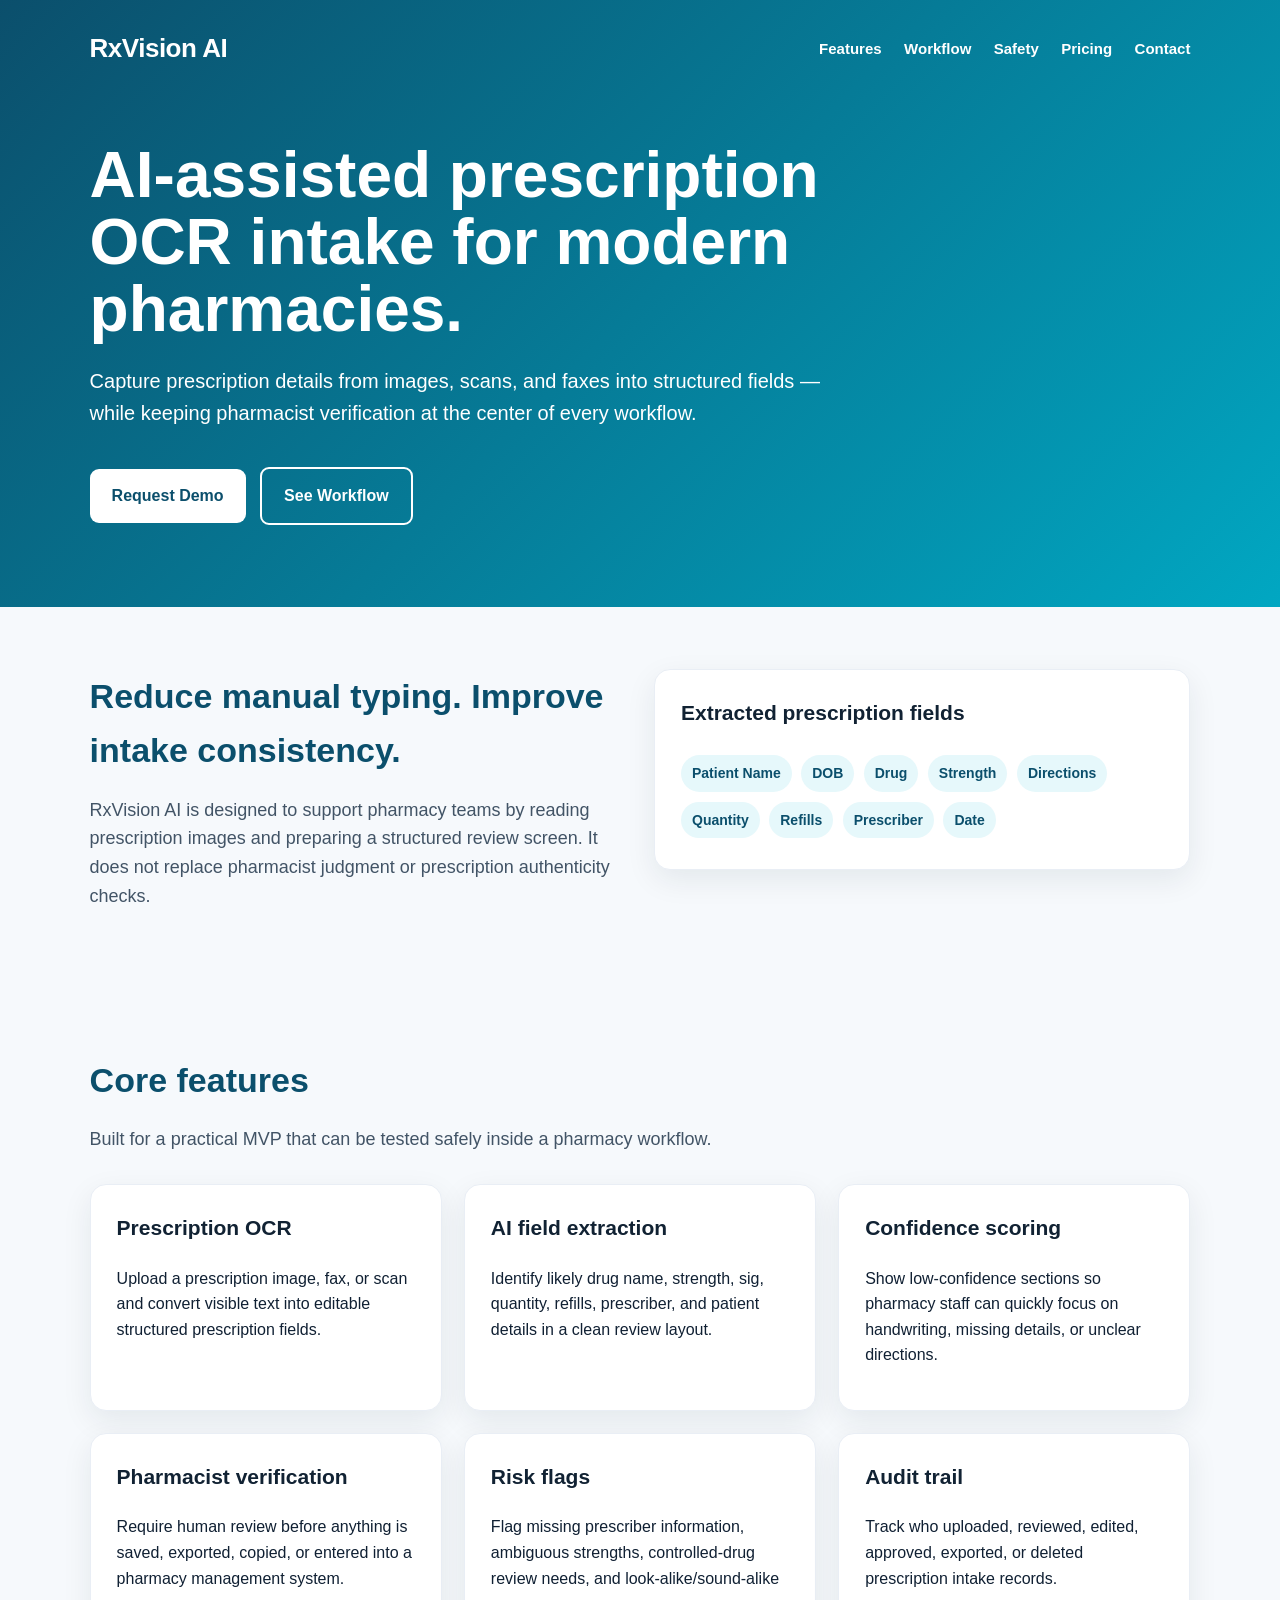
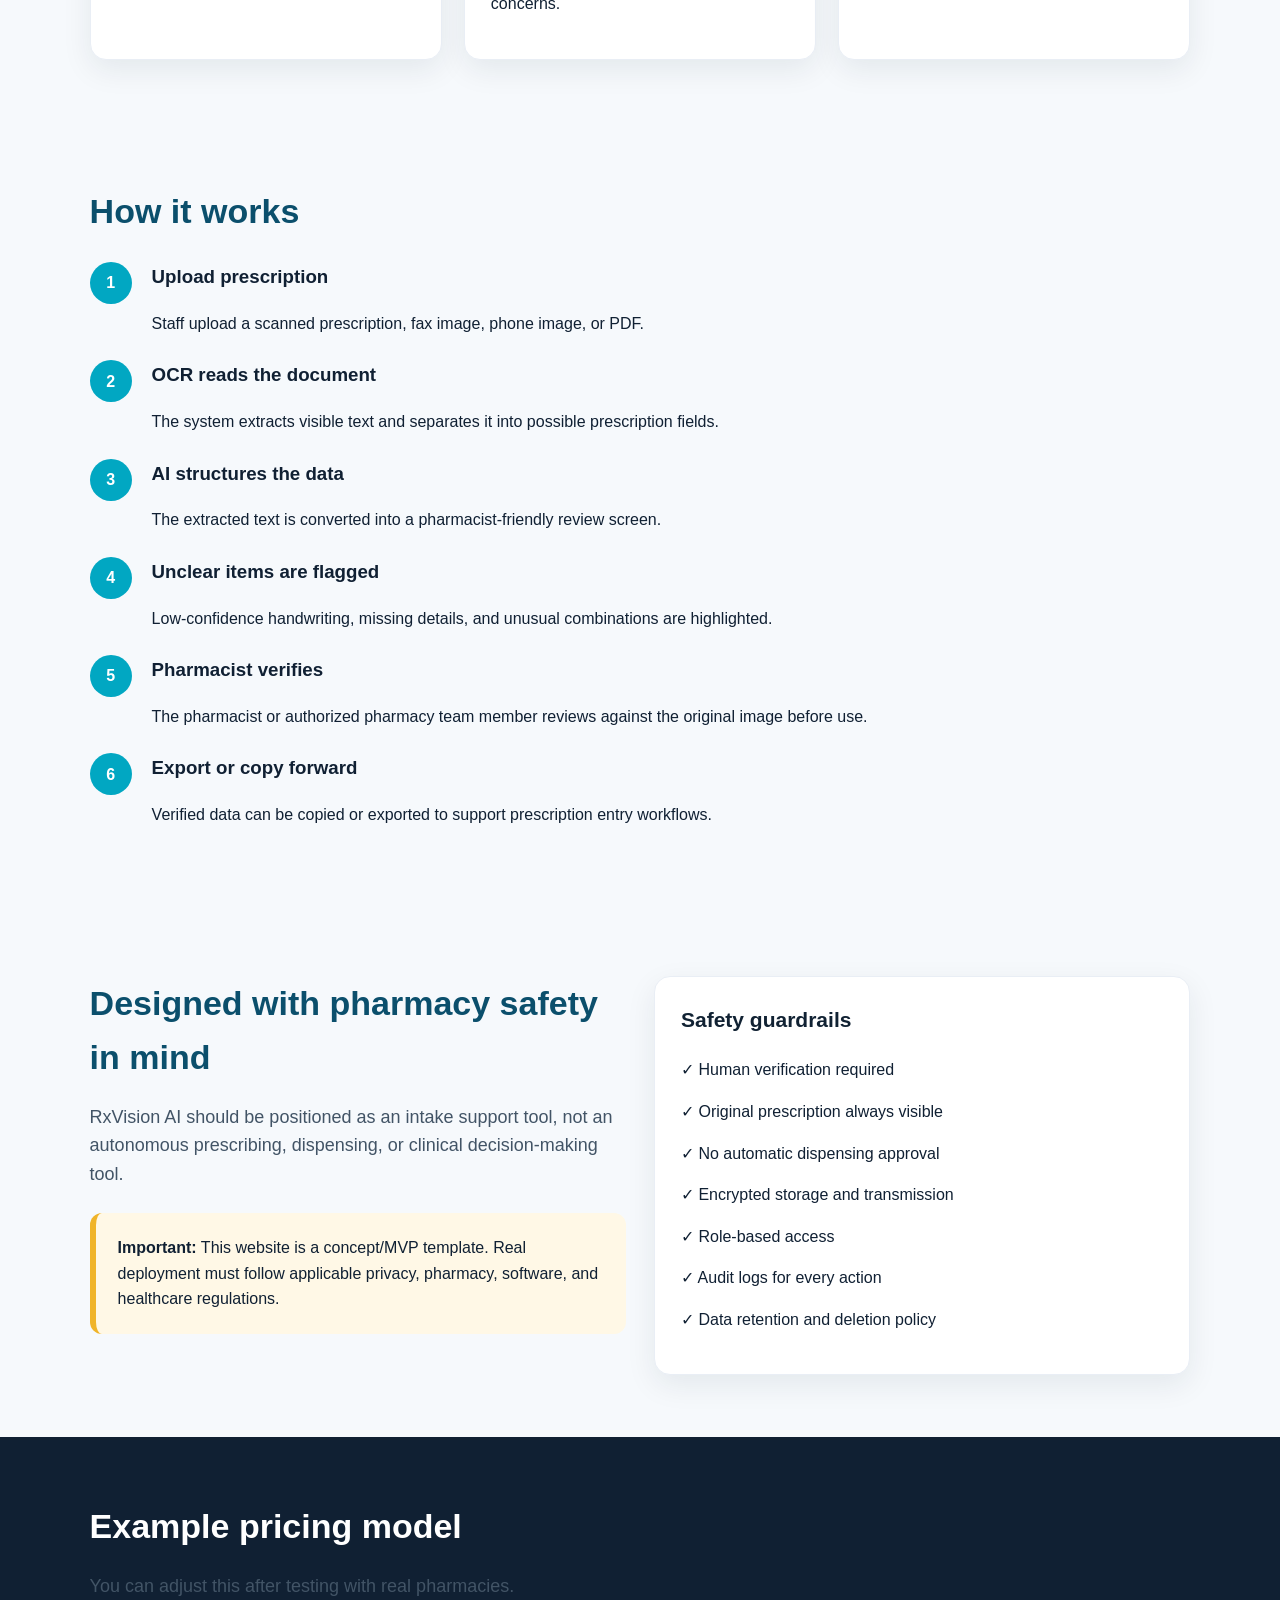
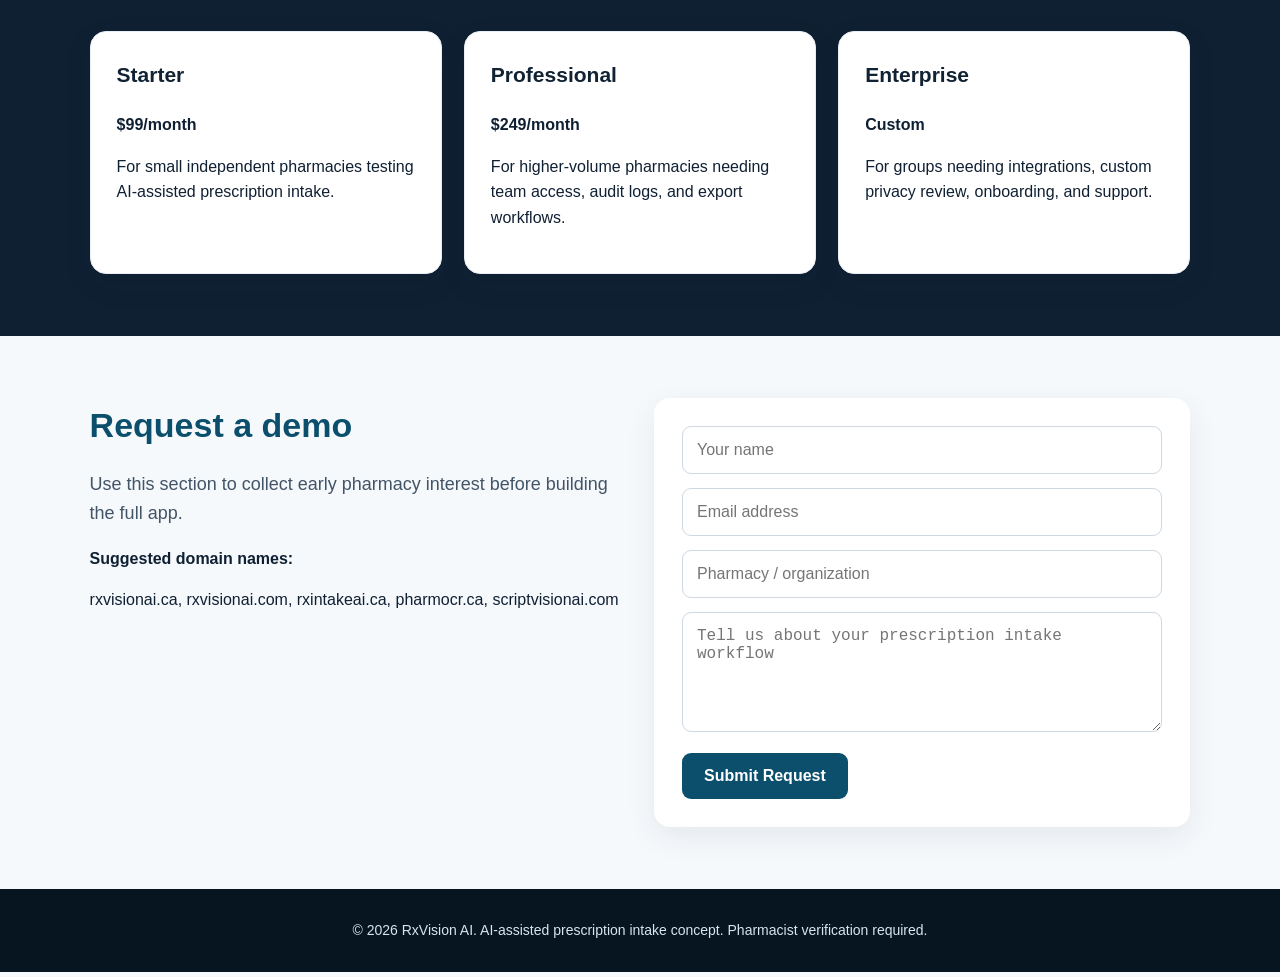
==== index.html @ 580a9b18 "Add files via upload" ====
<!DOCTYPE html>
<html lang="en">
<head>
  <meta charset="UTF-8" />
  <meta name="viewport" content="width=device-width, initial-scale=1.0" />
  <title>RxVision AI | AI-Assisted Prescription OCR Intake</title>
  <meta name="description" content="RxVision AI helps pharmacies capture prescription details from images and faxes using OCR and AI-assisted structured extraction, with pharmacist verification at the center." />
  <style>
    * { box-sizing: border-box; }
    body {
      margin: 0;
      font-family: Arial, Helvetica, sans-serif;
      color: #102033;
      background: #f6f9fc;
      line-height: 1.6;
    }
    header {
      background: linear-gradient(135deg, #0b4f6c, #01a7c2);
      color: white;
      padding: 28px 7%;
    }
    nav {
      display: flex;
      justify-content: space-between;
      align-items: center;
      gap: 20px;
      flex-wrap: wrap;
    }
    .logo {
      font-size: 26px;
      font-weight: 800;
      letter-spacing: -0.5px;
    }
    .nav-links a {
      color: white;
      text-decoration: none;
      margin-left: 18px;
      font-weight: 600;
      font-size: 15px;
    }
    .hero {
      padding: 72px 0 46px;
      max-width: 1080px;
    }
    .hero h1 {
      font-size: clamp(36px, 6vw, 64px);
      line-height: 1.05;
      margin: 0 0 22px;
      max-width: 850px;
    }
    .hero p {
      font-size: 20px;
      max-width: 760px;
      margin-bottom: 30px;
    }
    .buttons a {
      display: inline-block;
      background: white;
      color: #0b4f6c;
      padding: 14px 22px;
      margin: 8px 10px 8px 0;
      border-radius: 9px;
      text-decoration: none;
      font-weight: 800;
    }
    .buttons a.secondary {
      background: transparent;
      color: white;
      border: 2px solid white;
    }
    section {
      padding: 62px 7%;
    }
    .container {
      max-width: 1120px;
      margin: auto;
    }
    h2 {
      font-size: 34px;
      margin: 0 0 16px;
      color: #0b4f6c;
    }
    .lead {
      font-size: 18px;
      max-width: 820px;
      color: #425466;
    }
    .grid {
      display: grid;
      grid-template-columns: repeat(3, 1fr);
      gap: 22px;
      margin-top: 30px;
    }
    .card {
      background: white;
      border-radius: 16px;
      padding: 26px;
      box-shadow: 0 10px 30px rgba(16,32,51,0.08);
      border: 1px solid #e9eef5;
    }
    .card h3 {
      margin-top: 0;
      color: #123;
      font-size: 21px;
    }
    .workflow {
      counter-reset: step;
    }
    .step {
      position: relative;
      padding-left: 62px;
      margin: 24px 0;
    }
    .step:before {
      counter-increment: step;
      content: counter(step);
      position: absolute;
      left: 0;
      top: 0;
      width: 42px;
      height: 42px;
      border-radius: 50%;
      background: #01a7c2;
      color: white;
      display: grid;
      place-items: center;
      font-weight: 800;
    }
    .split {
      display: grid;
      grid-template-columns: 1fr 1fr;
      gap: 28px;
      align-items: start;
    }
    .tag {
      display: inline-block;
      background: #e6f8fb;
      color: #0b4f6c;
      padding: 7px 11px;
      border-radius: 999px;
      font-weight: 700;
      margin: 5px 5px 5px 0;
      font-size: 14px;
    }
    .warning {
      background: #fff8e6;
      border-left: 6px solid #f0b429;
      padding: 22px;
      border-radius: 12px;
      margin-top: 24px;
    }
    .pricing {
      background: #102033;
      color: white;
    }
    .pricing h2 { color: white; }
    .pricing .card { color: #102033; }
    form {
      background: white;
      padding: 28px;
      border-radius: 16px;
      box-shadow: 0 10px 30px rgba(16,32,51,0.08);
    }
    input, textarea {
      width: 100%;
      padding: 14px;
      border: 1px solid #cfd8e3;
      border-radius: 9px;
      margin-bottom: 14px;
      font-size: 16px;
    }
    button {
      background: #0b4f6c;
      color: white;
      padding: 14px 22px;
      border: none;
      border-radius: 9px;
      font-weight: 800;
      cursor: pointer;
      font-size: 16px;
    }
    footer {
      padding: 30px 7%;
      background: #071520;
      color: #d8e4ef;
      text-align: center;
      font-size: 14px;
    }
    @media (max-width: 850px) {
      .grid, .split { grid-template-columns: 1fr; }
      .nav-links a { display: inline-block; margin: 8px 10px 0 0; }
      section { padding: 46px 6%; }
    }
  </style>
</head>
<body>
  <header>
    <nav>
      <div class="logo">RxVision AI</div>
      <div class="nav-links">
        <a href="#features">Features</a>
        <a href="#workflow">Workflow</a>
        <a href="#safety">Safety</a>
        <a href="#pricing">Pricing</a>
        <a href="#contact">Contact</a>
      </div>
    </nav>

    <div class="hero">
      <h1>AI-assisted prescription OCR intake for modern pharmacies.</h1>
      <p>Capture prescription details from images, scans, and faxes into structured fields — while keeping pharmacist verification at the center of every workflow.</p>
      <div class="buttons">
        <a href="#contact">Request Demo</a>
        <a href="#workflow" class="secondary">See Workflow</a>
      </div>
    </div>
  </header>

  <section>
    <div class="container split">
      <div>
        <h2>Reduce manual typing. Improve intake consistency.</h2>
        <p class="lead">RxVision AI is designed to support pharmacy teams by reading prescription images and preparing a structured review screen. It does not replace pharmacist judgment or prescription authenticity checks.</p>
      </div>
      <div class="card">
        <h3>Extracted prescription fields</h3>
        <span class="tag">Patient Name</span>
        <span class="tag">DOB</span>
        <span class="tag">Drug</span>
        <span class="tag">Strength</span>
        <span class="tag">Directions</span>
        <span class="tag">Quantity</span>
        <span class="tag">Refills</span>
        <span class="tag">Prescriber</span>
        <span class="tag">Date</span>
      </div>
    </div>
  </section>

  <section id="features">
    <div class="container">
      <h2>Core features</h2>
      <p class="lead">Built for a practical MVP that can be tested safely inside a pharmacy workflow.</p>
      <div class="grid">
        <div class="card">
          <h3>Prescription OCR</h3>
          <p>Upload a prescription image, fax, or scan and convert visible text into editable structured prescription fields.</p>
        </div>
        <div class="card">
          <h3>AI field extraction</h3>
          <p>Identify likely drug name, strength, sig, quantity, refills, prescriber, and patient details in a clean review layout.</p>
        </div>
        <div class="card">
          <h3>Confidence scoring</h3>
          <p>Show low-confidence sections so pharmacy staff can quickly focus on handwriting, missing details, or unclear directions.</p>
        </div>
        <div class="card">
          <h3>Pharmacist verification</h3>
          <p>Require human review before anything is saved, exported, copied, or entered into a pharmacy management system.</p>
        </div>
        <div class="card">
          <h3>Risk flags</h3>
          <p>Flag missing prescriber information, ambiguous strengths, controlled-drug review needs, and look-alike/sound-alike concerns.</p>
        </div>
        <div class="card">
          <h3>Audit trail</h3>
          <p>Track who uploaded, reviewed, edited, approved, exported, or deleted prescription intake records.</p>
        </div>
      </div>
    </div>
  </section>

  <section id="workflow">
    <div class="container">
      <h2>How it works</h2>
      <div class="workflow">
        <div class="step">
          <h3>Upload prescription</h3>
          <p>Staff upload a scanned prescription, fax image, phone image, or PDF.</p>
        </div>
        <div class="step">
          <h3>OCR reads the document</h3>
          <p>The system extracts visible text and separates it into possible prescription fields.</p>
        </div>
        <div class="step">
          <h3>AI structures the data</h3>
          <p>The extracted text is converted into a pharmacist-friendly review screen.</p>
        </div>
        <div class="step">
          <h3>Unclear items are flagged</h3>
          <p>Low-confidence handwriting, missing details, and unusual combinations are highlighted.</p>
        </div>
        <div class="step">
          <h3>Pharmacist verifies</h3>
          <p>The pharmacist or authorized pharmacy team member reviews against the original image before use.</p>
        </div>
        <div class="step">
          <h3>Export or copy forward</h3>
          <p>Verified data can be copied or exported to support prescription entry workflows.</p>
        </div>
      </div>
    </div>
  </section>

  <section id="safety">
    <div class="container split">
      <div>
        <h2>Designed with pharmacy safety in mind</h2>
        <p class="lead">RxVision AI should be positioned as an intake support tool, not an autonomous prescribing, dispensing, or clinical decision-making tool.</p>
        <div class="warning">
          <strong>Important:</strong> This website is a concept/MVP template. Real deployment must follow applicable privacy, pharmacy, software, and healthcare regulations.
        </div>
      </div>
      <div class="card">
        <h3>Safety guardrails</h3>
        <p>✓ Human verification required</p>
        <p>✓ Original prescription always visible</p>
        <p>✓ No automatic dispensing approval</p>
        <p>✓ Encrypted storage and transmission</p>
        <p>✓ Role-based access</p>
        <p>✓ Audit logs for every action</p>
        <p>✓ Data retention and deletion policy</p>
      </div>
    </div>
  </section>

  <section id="pricing" class="pricing">
    <div class="container">
      <h2>Example pricing model</h2>
      <p class="lead">You can adjust this after testing with real pharmacies.</p>
      <div class="grid">
        <div class="card">
          <h3>Starter</h3>
          <p><strong>$99/month</strong></p>
          <p>For small independent pharmacies testing AI-assisted prescription intake.</p>
        </div>
        <div class="card">
          <h3>Professional</h3>
          <p><strong>$249/month</strong></p>
          <p>For higher-volume pharmacies needing team access, audit logs, and export workflows.</p>
        </div>
        <div class="card">
          <h3>Enterprise</h3>
          <p><strong>Custom</strong></p>
          <p>For groups needing integrations, custom privacy review, onboarding, and support.</p>
        </div>
      </div>
    </div>
  </section>

  <section id="contact">
    <div class="container split">
      <div>
        <h2>Request a demo</h2>
        <p class="lead">Use this section to collect early pharmacy interest before building the full app.</p>
        <p><strong>Suggested domain names:</strong></p>
        <p>rxvisionai.ca, rxvisionai.com, rxintakeai.ca, pharmocr.ca, scriptvisionai.com</p>
      </div>
      <form>
        <input type="text" placeholder="Your name" />
        <input type="email" placeholder="Email address" />
        <input type="text" placeholder="Pharmacy / organization" />
        <textarea rows="5" placeholder="Tell us about your prescription intake workflow"></textarea>
        <button type="button">Submit Request</button>
      </form>
    </div>
  </section>

  <footer>
    © 2026 RxVision AI. AI-assisted prescription intake concept. Pharmacist verification required.
  </footer>
</body>
</html>
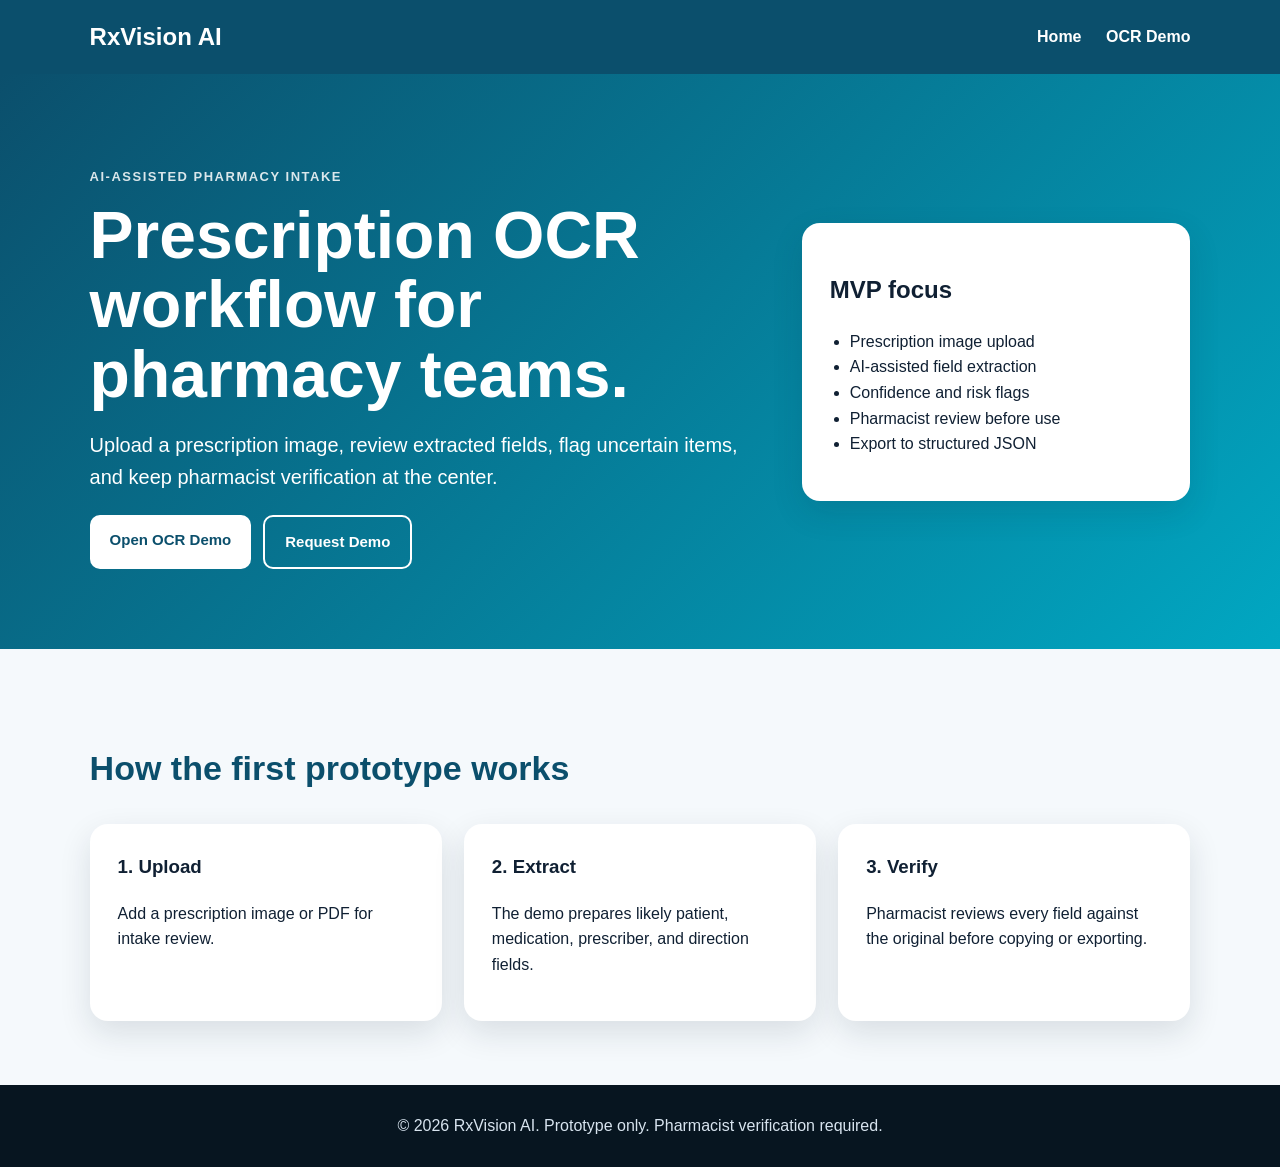
==== commit 2b12e90a: "Add files via upload" ====
--- a/index.html
+++ b/index.html
@@ -3,371 +3,51 @@
 <head>
   <meta charset="UTF-8" />
   <meta name="viewport" content="width=device-width, initial-scale=1.0" />
-  <title>RxVision AI | AI-Assisted Prescription OCR Intake</title>
-  <meta name="description" content="RxVision AI helps pharmacies capture prescription details from images and faxes using OCR and AI-assisted structured extraction, with pharmacist verification at the center." />
-  <style>
-    * { box-sizing: border-box; }
-    body {
-      margin: 0;
-      font-family: Arial, Helvetica, sans-serif;
-      color: #102033;
-      background: #f6f9fc;
-      line-height: 1.6;
-    }
-    header {
-      background: linear-gradient(135deg, #0b4f6c, #01a7c2);
-      color: white;
-      padding: 28px 7%;
-    }
-    nav {
-      display: flex;
-      justify-content: space-between;
-      align-items: center;
-      gap: 20px;
-      flex-wrap: wrap;
-    }
-    .logo {
-      font-size: 26px;
-      font-weight: 800;
-      letter-spacing: -0.5px;
-    }
-    .nav-links a {
-      color: white;
-      text-decoration: none;
-      margin-left: 18px;
-      font-weight: 600;
-      font-size: 15px;
-    }
-    .hero {
-      padding: 72px 0 46px;
-      max-width: 1080px;
-    }
-    .hero h1 {
-      font-size: clamp(36px, 6vw, 64px);
-      line-height: 1.05;
-      margin: 0 0 22px;
-      max-width: 850px;
-    }
-    .hero p {
-      font-size: 20px;
-      max-width: 760px;
-      margin-bottom: 30px;
-    }
-    .buttons a {
-      display: inline-block;
-      background: white;
-      color: #0b4f6c;
-      padding: 14px 22px;
-      margin: 8px 10px 8px 0;
-      border-radius: 9px;
-      text-decoration: none;
-      font-weight: 800;
-    }
-    .buttons a.secondary {
-      background: transparent;
-      color: white;
-      border: 2px solid white;
-    }
-    section {
-      padding: 62px 7%;
-    }
-    .container {
-      max-width: 1120px;
-      margin: auto;
-    }
-    h2 {
-      font-size: 34px;
-      margin: 0 0 16px;
-      color: #0b4f6c;
-    }
-    .lead {
-      font-size: 18px;
-      max-width: 820px;
-      color: #425466;
-    }
-    .grid {
-      display: grid;
-      grid-template-columns: repeat(3, 1fr);
-      gap: 22px;
-      margin-top: 30px;
-    }
-    .card {
-      background: white;
-      border-radius: 16px;
-      padding: 26px;
-      box-shadow: 0 10px 30px rgba(16,32,51,0.08);
-      border: 1px solid #e9eef5;
-    }
-    .card h3 {
-      margin-top: 0;
-      color: #123;
-      font-size: 21px;
-    }
-    .workflow {
-      counter-reset: step;
-    }
-    .step {
-      position: relative;
-      padding-left: 62px;
-      margin: 24px 0;
-    }
-    .step:before {
-      counter-increment: step;
-      content: counter(step);
-      position: absolute;
-      left: 0;
-      top: 0;
-      width: 42px;
-      height: 42px;
-      border-radius: 50%;
-      background: #01a7c2;
-      color: white;
-      display: grid;
-      place-items: center;
-      font-weight: 800;
-    }
-    .split {
-      display: grid;
-      grid-template-columns: 1fr 1fr;
-      gap: 28px;
-      align-items: start;
-    }
-    .tag {
-      display: inline-block;
-      background: #e6f8fb;
-      color: #0b4f6c;
-      padding: 7px 11px;
-      border-radius: 999px;
-      font-weight: 700;
-      margin: 5px 5px 5px 0;
-      font-size: 14px;
-    }
-    .warning {
-      background: #fff8e6;
-      border-left: 6px solid #f0b429;
-      padding: 22px;
-      border-radius: 12px;
-      margin-top: 24px;
-    }
-    .pricing {
-      background: #102033;
-      color: white;
-    }
-    .pricing h2 { color: white; }
-    .pricing .card { color: #102033; }
-    form {
-      background: white;
-      padding: 28px;
-      border-radius: 16px;
-      box-shadow: 0 10px 30px rgba(16,32,51,0.08);
-    }
-    input, textarea {
-      width: 100%;
-      padding: 14px;
-      border: 1px solid #cfd8e3;
-      border-radius: 9px;
-      margin-bottom: 14px;
-      font-size: 16px;
-    }
-    button {
-      background: #0b4f6c;
-      color: white;
-      padding: 14px 22px;
-      border: none;
-      border-radius: 9px;
-      font-weight: 800;
-      cursor: pointer;
-      font-size: 16px;
-    }
-    footer {
-      padding: 30px 7%;
-      background: #071520;
-      color: #d8e4ef;
-      text-align: center;
-      font-size: 14px;
-    }
-    @media (max-width: 850px) {
-      .grid, .split { grid-template-columns: 1fr; }
-      .nav-links a { display: inline-block; margin: 8px 10px 0 0; }
-      section { padding: 46px 6%; }
-    }
-  </style>
+  <title>RxVision AI MVP | Prescription OCR Demo</title>
+  <meta name="description" content="RxVision AI MVP demo for AI-assisted prescription OCR intake with pharmacist verification." />
+  <link rel="stylesheet" href="styles.css" />
 </head>
 <body>
-  <header>
+  <header class="topbar">
+    <div class="brand">RxVision AI</div>
     <nav>
-      <div class="logo">RxVision AI</div>
-      <div class="nav-links">
-        <a href="#features">Features</a>
-        <a href="#workflow">Workflow</a>
-        <a href="#safety">Safety</a>
-        <a href="#pricing">Pricing</a>
-        <a href="#contact">Contact</a>
-      </div>
+      <a href="index.html">Home</a>
+      <a href="mvp.html">OCR Demo</a>
     </nav>
-
-    <div class="hero">
-      <h1>AI-assisted prescription OCR intake for modern pharmacies.</h1>
-      <p>Capture prescription details from images, scans, and faxes into structured fields — while keeping pharmacist verification at the center of every workflow.</p>
-      <div class="buttons">
-        <a href="#contact">Request Demo</a>
-        <a href="#workflow" class="secondary">See Workflow</a>
-      </div>
-    </div>
   </header>
 
-  <section>
-    <div class="container split">
-      <div>
-        <h2>Reduce manual typing. Improve intake consistency.</h2>
-        <p class="lead">RxVision AI is designed to support pharmacy teams by reading prescription images and preparing a structured review screen. It does not replace pharmacist judgment or prescription authenticity checks.</p>
+  <main class="hero">
+    <section class="hero-content">
+      <p class="eyebrow">AI-assisted pharmacy intake</p>
+      <h1>Prescription OCR workflow for pharmacy teams.</h1>
+      <p class="subtitle">Upload a prescription image, review extracted fields, flag uncertain items, and keep pharmacist verification at the center.</p>
+      <div class="actions">
+        <a class="btn primary" href="mvp.html">Open OCR Demo</a>
+        <a class="btn secondary" href="mailto:info@rxvisionai.ca">Request Demo</a>
       </div>
-      <div class="card">
-        <h3>Extracted prescription fields</h3>
-        <span class="tag">Patient Name</span>
-        <span class="tag">DOB</span>
-        <span class="tag">Drug</span>
-        <span class="tag">Strength</span>
-        <span class="tag">Directions</span>
-        <span class="tag">Quantity</span>
-        <span class="tag">Refills</span>
-        <span class="tag">Prescriber</span>
-        <span class="tag">Date</span>
-      </div>
+    </section>
+
+    <section class="panel">
+      <h2>MVP focus</h2>
+      <ul>
+        <li>Prescription image upload</li>
+        <li>AI-assisted field extraction</li>
+        <li>Confidence and risk flags</li>
+        <li>Pharmacist review before use</li>
+        <li>Export to structured JSON</li>
+      </ul>
+    </section>
+  </main>
+
+  <section class="section">
+    <h2>How the first prototype works</h2>
+    <div class="cards">
+      <article class="card"><h3>1. Upload</h3><p>Add a prescription image or PDF for intake review.</p></article>
+      <article class="card"><h3>2. Extract</h3><p>The demo prepares likely patient, medication, prescriber, and direction fields.</p></article>
+      <article class="card"><h3>3. Verify</h3><p>Pharmacist reviews every field against the original before copying or exporting.</p></article>
     </div>
   </section>
 
-  <section id="features">
-    <div class="container">
-      <h2>Core features</h2>
-      <p class="lead">Built for a practical MVP that can be tested safely inside a pharmacy workflow.</p>
-      <div class="grid">
-        <div class="card">
-          <h3>Prescription OCR</h3>
-          <p>Upload a prescription image, fax, or scan and convert visible text into editable structured prescription fields.</p>
-        </div>
-        <div class="card">
-          <h3>AI field extraction</h3>
-          <p>Identify likely drug name, strength, sig, quantity, refills, prescriber, and patient details in a clean review layout.</p>
-        </div>
-        <div class="card">
-          <h3>Confidence scoring</h3>
-          <p>Show low-confidence sections so pharmacy staff can quickly focus on handwriting, missing details, or unclear directions.</p>
-        </div>
-        <div class="card">
-          <h3>Pharmacist verification</h3>
-          <p>Require human review before anything is saved, exported, copied, or entered into a pharmacy management system.</p>
-        </div>
-        <div class="card">
-          <h3>Risk flags</h3>
-          <p>Flag missing prescriber information, ambiguous strengths, controlled-drug review needs, and look-alike/sound-alike concerns.</p>
-        </div>
-        <div class="card">
-          <h3>Audit trail</h3>
-          <p>Track who uploaded, reviewed, edited, approved, exported, or deleted prescription intake records.</p>
-        </div>
-      </div>
-    </div>
-  </section>
-
-  <section id="workflow">
-    <div class="container">
-      <h2>How it works</h2>
-      <div class="workflow">
-        <div class="step">
-          <h3>Upload prescription</h3>
-          <p>Staff upload a scanned prescription, fax image, phone image, or PDF.</p>
-        </div>
-        <div class="step">
-          <h3>OCR reads the document</h3>
-          <p>The system extracts visible text and separates it into possible prescription fields.</p>
-        </div>
-        <div class="step">
-          <h3>AI structures the data</h3>
-          <p>The extracted text is converted into a pharmacist-friendly review screen.</p>
-        </div>
-        <div class="step">
-          <h3>Unclear items are flagged</h3>
-          <p>Low-confidence handwriting, missing details, and unusual combinations are highlighted.</p>
-        </div>
-        <div class="step">
-          <h3>Pharmacist verifies</h3>
-          <p>The pharmacist or authorized pharmacy team member reviews against the original image before use.</p>
-        </div>
-        <div class="step">
-          <h3>Export or copy forward</h3>
-          <p>Verified data can be copied or exported to support prescription entry workflows.</p>
-        </div>
-      </div>
-    </div>
-  </section>
-
-  <section id="safety">
-    <div class="container split">
-      <div>
-        <h2>Designed with pharmacy safety in mind</h2>
-        <p class="lead">RxVision AI should be positioned as an intake support tool, not an autonomous prescribing, dispensing, or clinical decision-making tool.</p>
-        <div class="warning">
-          <strong>Important:</strong> This website is a concept/MVP template. Real deployment must follow applicable privacy, pharmacy, software, and healthcare regulations.
-        </div>
-      </div>
-      <div class="card">
-        <h3>Safety guardrails</h3>
-        <p>✓ Human verification required</p>
-        <p>✓ Original prescription always visible</p>
-        <p>✓ No automatic dispensing approval</p>
-        <p>✓ Encrypted storage and transmission</p>
-        <p>✓ Role-based access</p>
-        <p>✓ Audit logs for every action</p>
-        <p>✓ Data retention and deletion policy</p>
-      </div>
-    </div>
-  </section>
-
-  <section id="pricing" class="pricing">
-    <div class="container">
-      <h2>Example pricing model</h2>
-      <p class="lead">You can adjust this after testing with real pharmacies.</p>
-      <div class="grid">
-        <div class="card">
-          <h3>Starter</h3>
-          <p><strong>$99/month</strong></p>
-          <p>For small independent pharmacies testing AI-assisted prescription intake.</p>
-        </div>
-        <div class="card">
-          <h3>Professional</h3>
-          <p><strong>$249/month</strong></p>
-          <p>For higher-volume pharmacies needing team access, audit logs, and export workflows.</p>
-        </div>
-        <div class="card">
-          <h3>Enterprise</h3>
-          <p><strong>Custom</strong></p>
-          <p>For groups needing integrations, custom privacy review, onboarding, and support.</p>
-        </div>
-      </div>
-    </div>
-  </section>
-
-  <section id="contact">
-    <div class="container split">
-      <div>
-        <h2>Request a demo</h2>
-        <p class="lead">Use this section to collect early pharmacy interest before building the full app.</p>
-        <p><strong>Suggested domain names:</strong></p>
-        <p>rxvisionai.ca, rxvisionai.com, rxintakeai.ca, pharmocr.ca, scriptvisionai.com</p>
-      </div>
-      <form>
-        <input type="text" placeholder="Your name" />
-        <input type="email" placeholder="Email address" />
-        <input type="text" placeholder="Pharmacy / organization" />
-        <textarea rows="5" placeholder="Tell us about your prescription intake workflow"></textarea>
-        <button type="button">Submit Request</button>
-      </form>
-    </div>
-  </section>
-
-  <footer>
-    © 2026 RxVision AI. AI-assisted prescription intake concept. Pharmacist verification required.
-  </footer>
+  <footer>© 2026 RxVision AI. Prototype only. Pharmacist verification required.</footer>
 </body>
-</html>+</html>
--- a/styles.css
+++ b/styles.css
@@ -0,0 +1,41 @@
+* { box-sizing: border-box; }
+body { margin: 0; font-family: Arial, Helvetica, sans-serif; background: #f5f9fc; color: #102033; line-height: 1.6; }
+a { color: inherit; }
+.topbar { display: flex; justify-content: space-between; align-items: center; padding: 18px 7%; background: #0b4f6c; color: white; }
+.brand { font-size: 24px; font-weight: 800; }
+nav a { margin-left: 20px; text-decoration: none; font-weight: 700; }
+.hero { display: grid; grid-template-columns: 1.4fr 0.8fr; gap: 32px; padding: 80px 7%; align-items: center; background: linear-gradient(135deg, #0b4f6c, #01a7c2); color: white; }
+.hero h1 { font-size: clamp(38px, 6vw, 66px); line-height: 1.05; margin: 0 0 18px; }
+.subtitle { font-size: 20px; max-width: 760px; }
+.eyebrow { text-transform: uppercase; font-size: 13px; font-weight: 800; letter-spacing: 1.5px; opacity: 0.85; }
+.btn { display: inline-block; border: 0; border-radius: 10px; padding: 13px 20px; font-weight: 800; text-decoration: none; cursor: pointer; font-size: 15px; }
+.primary { background: #0b4f6c; color: white; }
+.hero .primary { background: white; color: #0b4f6c; }
+.secondary { background: transparent; border: 2px solid currentColor; color: #0b4f6c; }
+.hero .secondary { color: white; }
+.actions { display: flex; gap: 12px; flex-wrap: wrap; margin-top: 22px; }
+.panel, .card, .upload-panel, .review-panel { background: white; color: #102033; border-radius: 18px; padding: 28px; box-shadow: 0 12px 32px rgba(16,32,51,0.12); }
+.panel ul { padding-left: 20px; }
+.section { padding: 64px 7%; }
+.section h2 { color: #0b4f6c; font-size: 34px; }
+.cards { display: grid; grid-template-columns: repeat(3, 1fr); gap: 22px; }
+.card h3 { margin-top: 0; }
+.app-layout { display: grid; grid-template-columns: 0.85fr 1.15fr; gap: 28px; padding: 42px 7%; align-items: start; }
+.upload-box { display: grid; place-items: center; text-align: center; border: 2px dashed #8bb8c8; border-radius: 18px; padding: 34px 20px; cursor: pointer; background: #f7fcff; margin: 24px 0; }
+.upload-box input { display: none; }
+.upload-box span { font-weight: 800; font-size: 18px; }
+.upload-box small { color: #516172; }
+.preview { min-height: 230px; border-radius: 14px; background: #eef5f8; display: grid; place-items: center; overflow: hidden; color: #516172; padding: 12px; }
+.preview img { max-width: 100%; max-height: 360px; border-radius: 10px; }
+.full { width: 100%; margin-top: 18px; }
+.review-header { display: flex; justify-content: space-between; gap: 20px; align-items: start; }
+.status { background: #fff0bf; color: #7b5500; padding: 7px 12px; border-radius: 999px; font-weight: 800; }
+.field-grid { display: grid; grid-template-columns: repeat(2, 1fr); gap: 16px; }
+label { font-weight: 800; }
+input, textarea { width: 100%; margin-top: 6px; padding: 12px; border: 1px solid #cbd7e1; border-radius: 10px; font: inherit; font-weight: 400; }
+textarea { min-height: 92px; }
+.wide { grid-column: 1 / -1; }
+.flags { background: #fff8e6; border-left: 6px solid #f0b429; border-radius: 12px; padding: 18px; margin: 22px 0; }
+.json-output { background: #071520; color: #d8f7ff; padding: 18px; border-radius: 12px; overflow-x: auto; display: none; }
+footer { text-align: center; padding: 28px 7%; background: #071520; color: #d8e4ef; }
+@media (max-width: 900px) { .hero, .app-layout, .cards, .field-grid { grid-template-columns: 1fr; } .topbar { flex-wrap: wrap; gap: 12px; } nav a { margin: 0 14px 0 0; } }
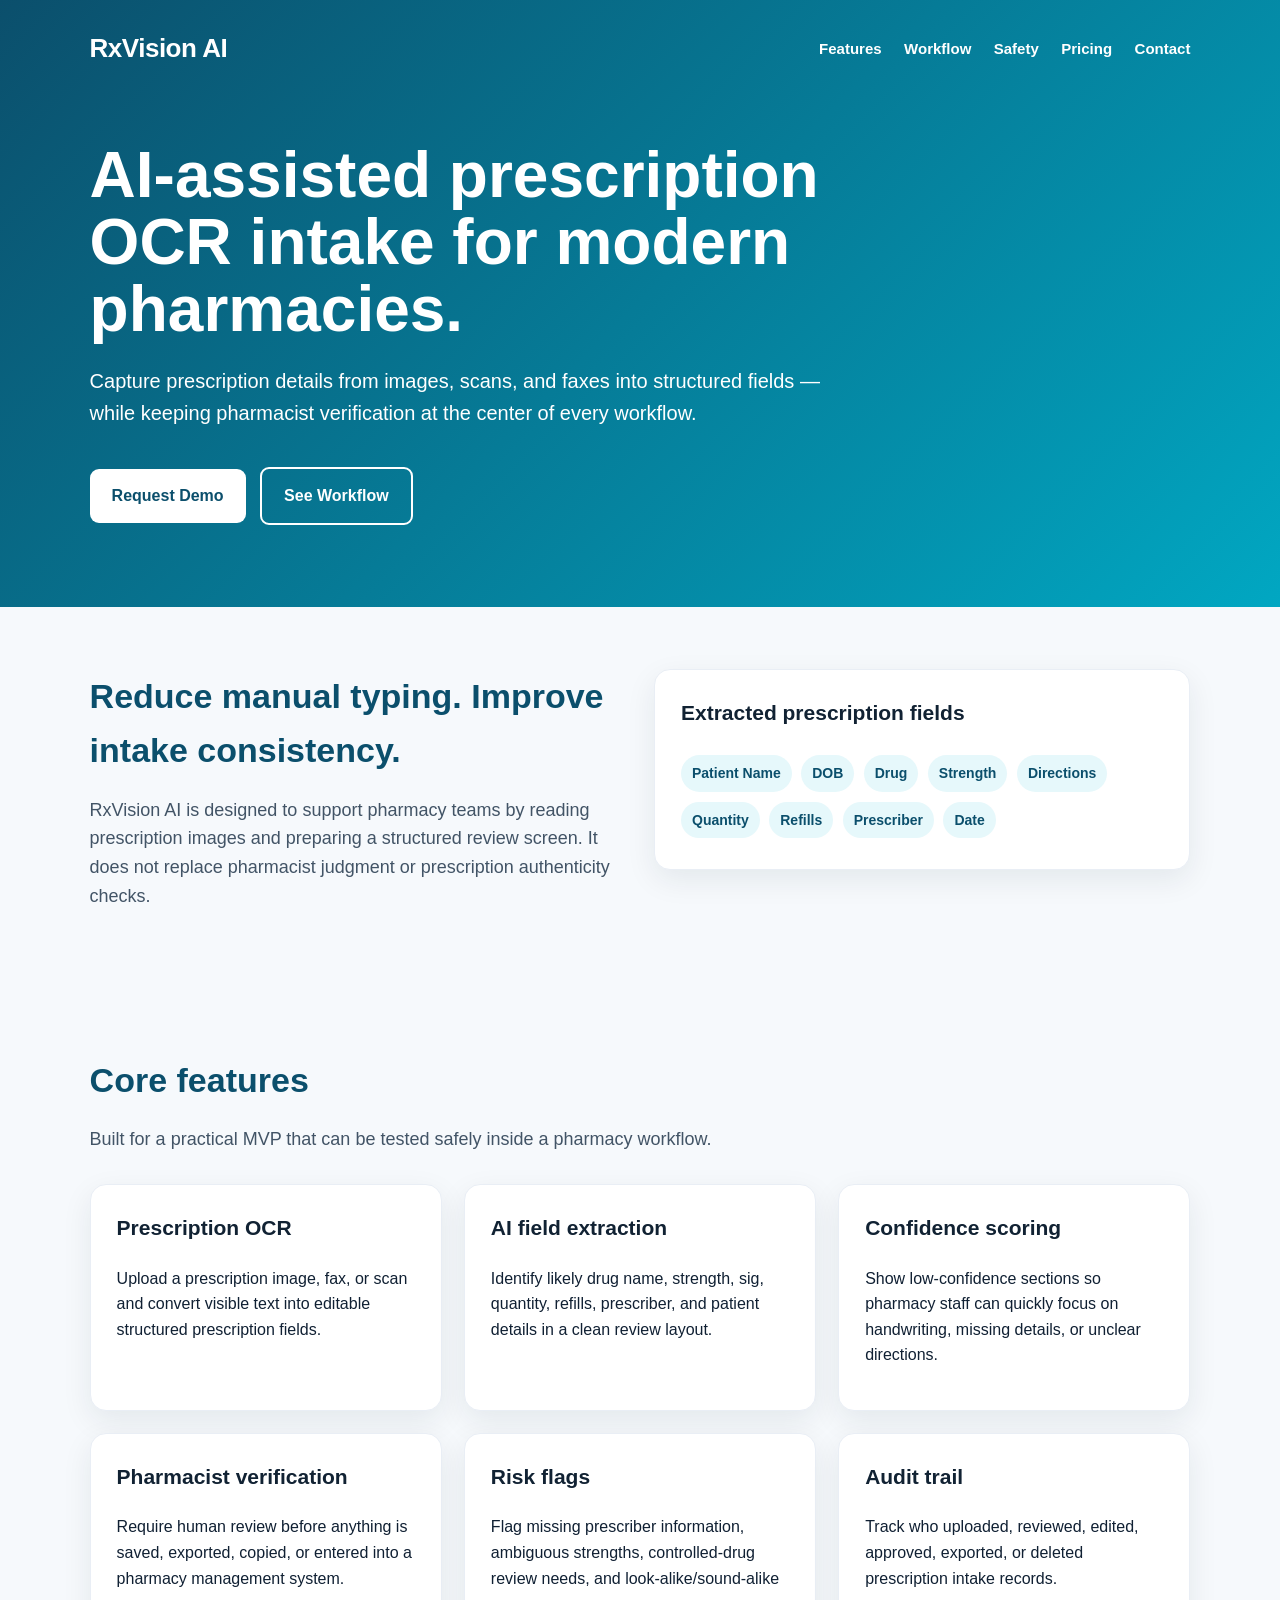
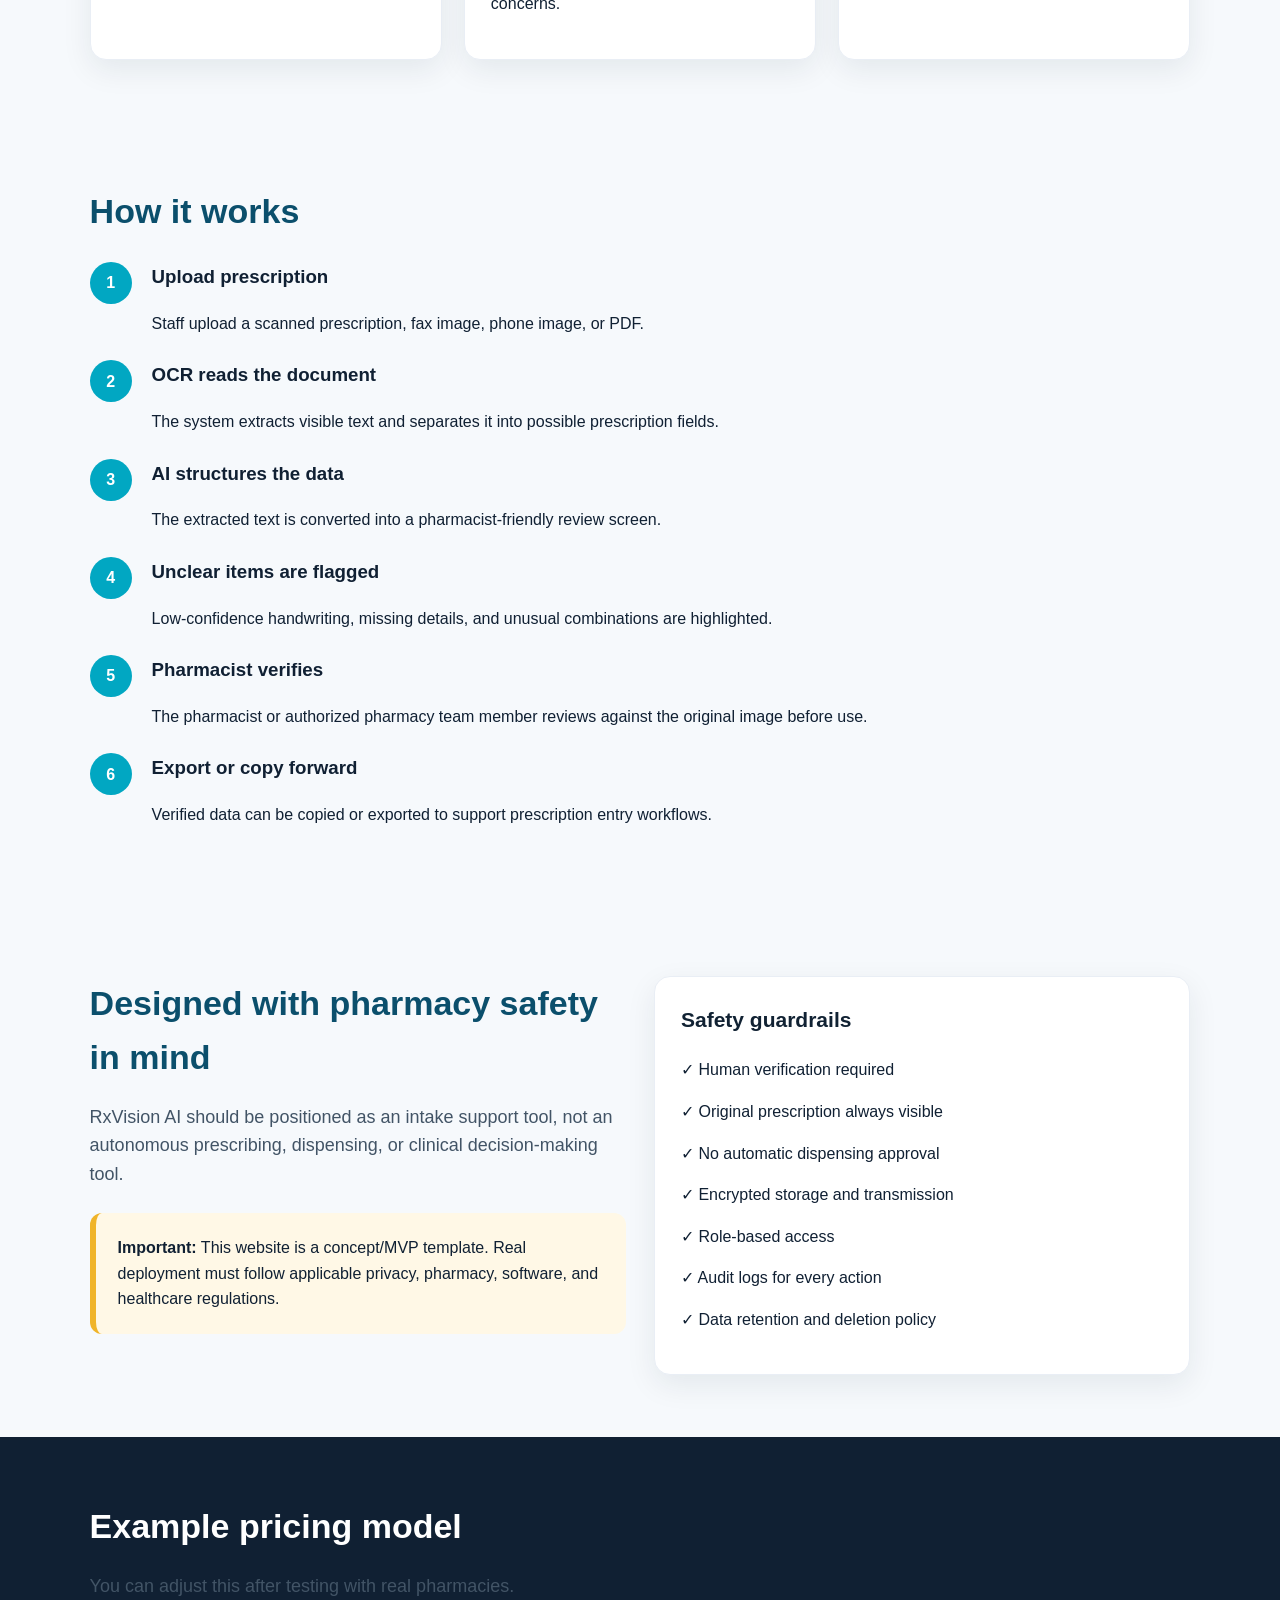
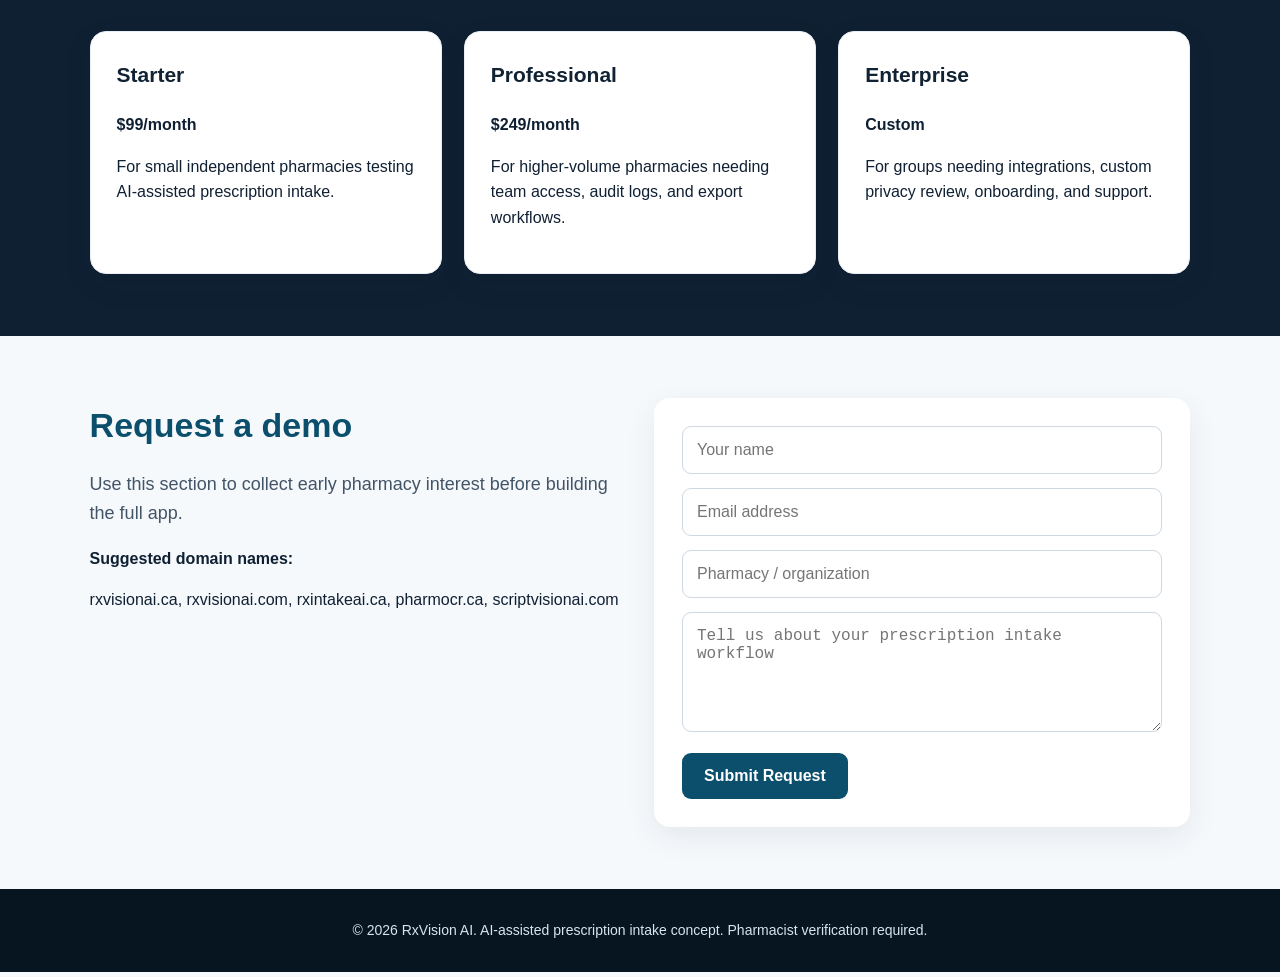
==== commit f8f1c6d6: "Add files via upload" ====
--- a/index.html
+++ b/index.html
@@ -3,51 +3,371 @@
 <head>
   <meta charset="UTF-8" />
   <meta name="viewport" content="width=device-width, initial-scale=1.0" />
-  <title>RxVision AI MVP | Prescription OCR Demo</title>
-  <meta name="description" content="RxVision AI MVP demo for AI-assisted prescription OCR intake with pharmacist verification." />
-  <link rel="stylesheet" href="styles.css" />
+  <title>RxVision AI | AI-Assisted Prescription OCR Intake</title>
+  <meta name="description" content="RxVision AI helps pharmacies capture prescription details from images and faxes using OCR and AI-assisted structured extraction, with pharmacist verification at the center." />
+  <style>
+    * { box-sizing: border-box; }
+    body {
+      margin: 0;
+      font-family: Arial, Helvetica, sans-serif;
+      color: #102033;
+      background: #f6f9fc;
+      line-height: 1.6;
+    }
+    header {
+      background: linear-gradient(135deg, #0b4f6c, #01a7c2);
+      color: white;
+      padding: 28px 7%;
+    }
+    nav {
+      display: flex;
+      justify-content: space-between;
+      align-items: center;
+      gap: 20px;
+      flex-wrap: wrap;
+    }
+    .logo {
+      font-size: 26px;
+      font-weight: 800;
+      letter-spacing: -0.5px;
+    }
+    .nav-links a {
+      color: white;
+      text-decoration: none;
+      margin-left: 18px;
+      font-weight: 600;
+      font-size: 15px;
+    }
+    .hero {
+      padding: 72px 0 46px;
+      max-width: 1080px;
+    }
+    .hero h1 {
+      font-size: clamp(36px, 6vw, 64px);
+      line-height: 1.05;
+      margin: 0 0 22px;
+      max-width: 850px;
+    }
+    .hero p {
+      font-size: 20px;
+      max-width: 760px;
+      margin-bottom: 30px;
+    }
+    .buttons a {
+      display: inline-block;
+      background: white;
+      color: #0b4f6c;
+      padding: 14px 22px;
+      margin: 8px 10px 8px 0;
+      border-radius: 9px;
+      text-decoration: none;
+      font-weight: 800;
+    }
+    .buttons a.secondary {
+      background: transparent;
+      color: white;
+      border: 2px solid white;
+    }
+    section {
+      padding: 62px 7%;
+    }
+    .container {
+      max-width: 1120px;
+      margin: auto;
+    }
+    h2 {
+      font-size: 34px;
+      margin: 0 0 16px;
+      color: #0b4f6c;
+    }
+    .lead {
+      font-size: 18px;
+      max-width: 820px;
+      color: #425466;
+    }
+    .grid {
+      display: grid;
+      grid-template-columns: repeat(3, 1fr);
+      gap: 22px;
+      margin-top: 30px;
+    }
+    .card {
+      background: white;
+      border-radius: 16px;
+      padding: 26px;
+      box-shadow: 0 10px 30px rgba(16,32,51,0.08);
+      border: 1px solid #e9eef5;
+    }
+    .card h3 {
+      margin-top: 0;
+      color: #123;
+      font-size: 21px;
+    }
+    .workflow {
+      counter-reset: step;
+    }
+    .step {
+      position: relative;
+      padding-left: 62px;
+      margin: 24px 0;
+    }
+    .step:before {
+      counter-increment: step;
+      content: counter(step);
+      position: absolute;
+      left: 0;
+      top: 0;
+      width: 42px;
+      height: 42px;
+      border-radius: 50%;
+      background: #01a7c2;
+      color: white;
+      display: grid;
+      place-items: center;
+      font-weight: 800;
+    }
+    .split {
+      display: grid;
+      grid-template-columns: 1fr 1fr;
+      gap: 28px;
+      align-items: start;
+    }
+    .tag {
+      display: inline-block;
+      background: #e6f8fb;
+      color: #0b4f6c;
+      padding: 7px 11px;
+      border-radius: 999px;
+      font-weight: 700;
+      margin: 5px 5px 5px 0;
+      font-size: 14px;
+    }
+    .warning {
+      background: #fff8e6;
+      border-left: 6px solid #f0b429;
+      padding: 22px;
+      border-radius: 12px;
+      margin-top: 24px;
+    }
+    .pricing {
+      background: #102033;
+      color: white;
+    }
+    .pricing h2 { color: white; }
+    .pricing .card { color: #102033; }
+    form {
+      background: white;
+      padding: 28px;
+      border-radius: 16px;
+      box-shadow: 0 10px 30px rgba(16,32,51,0.08);
+    }
+    input, textarea {
+      width: 100%;
+      padding: 14px;
+      border: 1px solid #cfd8e3;
+      border-radius: 9px;
+      margin-bottom: 14px;
+      font-size: 16px;
+    }
+    button {
+      background: #0b4f6c;
+      color: white;
+      padding: 14px 22px;
+      border: none;
+      border-radius: 9px;
+      font-weight: 800;
+      cursor: pointer;
+      font-size: 16px;
+    }
+    footer {
+      padding: 30px 7%;
+      background: #071520;
+      color: #d8e4ef;
+      text-align: center;
+      font-size: 14px;
+    }
+    @media (max-width: 850px) {
+      .grid, .split { grid-template-columns: 1fr; }
+      .nav-links a { display: inline-block; margin: 8px 10px 0 0; }
+      section { padding: 46px 6%; }
+    }
+  </style>
 </head>
 <body>
-  <header class="topbar">
-    <div class="brand">RxVision AI</div>
+  <header>
     <nav>
-      <a href="index.html">Home</a>
-      <a href="mvp.html">OCR Demo</a>
+      <div class="logo">RxVision AI</div>
+      <div class="nav-links">
+        <a href="#features">Features</a>
+        <a href="#workflow">Workflow</a>
+        <a href="#safety">Safety</a>
+        <a href="#pricing">Pricing</a>
+        <a href="#contact">Contact</a>
+      </div>
     </nav>
+
+    <div class="hero">
+      <h1>AI-assisted prescription OCR intake for modern pharmacies.</h1>
+      <p>Capture prescription details from images, scans, and faxes into structured fields — while keeping pharmacist verification at the center of every workflow.</p>
+      <div class="buttons">
+        <a href="#contact">Request Demo</a>
+        <a href="#workflow" class="secondary">See Workflow</a>
+      </div>
+    </div>
   </header>
 
-  <main class="hero">
-    <section class="hero-content">
-      <p class="eyebrow">AI-assisted pharmacy intake</p>
-      <h1>Prescription OCR workflow for pharmacy teams.</h1>
-      <p class="subtitle">Upload a prescription image, review extracted fields, flag uncertain items, and keep pharmacist verification at the center.</p>
-      <div class="actions">
-        <a class="btn primary" href="mvp.html">Open OCR Demo</a>
-        <a class="btn secondary" href="mailto:info@rxvisionai.ca">Request Demo</a>
-      </div>
-    </section>
-
-    <section class="panel">
-      <h2>MVP focus</h2>
-      <ul>
-        <li>Prescription image upload</li>
-        <li>AI-assisted field extraction</li>
-        <li>Confidence and risk flags</li>
-        <li>Pharmacist review before use</li>
-        <li>Export to structured JSON</li>
-      </ul>
-    </section>
-  </main>
-
-  <section class="section">
-    <h2>How the first prototype works</h2>
-    <div class="cards">
-      <article class="card"><h3>1. Upload</h3><p>Add a prescription image or PDF for intake review.</p></article>
-      <article class="card"><h3>2. Extract</h3><p>The demo prepares likely patient, medication, prescriber, and direction fields.</p></article>
-      <article class="card"><h3>3. Verify</h3><p>Pharmacist reviews every field against the original before copying or exporting.</p></article>
-    </div>
-  </section>
-
-  <footer>© 2026 RxVision AI. Prototype only. Pharmacist verification required.</footer>
+  <section>
+    <div class="container split">
+      <div>
+        <h2>Reduce manual typing. Improve intake consistency.</h2>
+        <p class="lead">RxVision AI is designed to support pharmacy teams by reading prescription images and preparing a structured review screen. It does not replace pharmacist judgment or prescription authenticity checks.</p>
+      </div>
+      <div class="card">
+        <h3>Extracted prescription fields</h3>
+        <span class="tag">Patient Name</span>
+        <span class="tag">DOB</span>
+        <span class="tag">Drug</span>
+        <span class="tag">Strength</span>
+        <span class="tag">Directions</span>
+        <span class="tag">Quantity</span>
+        <span class="tag">Refills</span>
+        <span class="tag">Prescriber</span>
+        <span class="tag">Date</span>
+      </div>
+    </div>
+  </section>
+
+  <section id="features">
+    <div class="container">
+      <h2>Core features</h2>
+      <p class="lead">Built for a practical MVP that can be tested safely inside a pharmacy workflow.</p>
+      <div class="grid">
+        <div class="card">
+          <h3>Prescription OCR</h3>
+          <p>Upload a prescription image, fax, or scan and convert visible text into editable structured prescription fields.</p>
+        </div>
+        <div class="card">
+          <h3>AI field extraction</h3>
+          <p>Identify likely drug name, strength, sig, quantity, refills, prescriber, and patient details in a clean review layout.</p>
+        </div>
+        <div class="card">
+          <h3>Confidence scoring</h3>
+          <p>Show low-confidence sections so pharmacy staff can quickly focus on handwriting, missing details, or unclear directions.</p>
+        </div>
+        <div class="card">
+          <h3>Pharmacist verification</h3>
+          <p>Require human review before anything is saved, exported, copied, or entered into a pharmacy management system.</p>
+        </div>
+        <div class="card">
+          <h3>Risk flags</h3>
+          <p>Flag missing prescriber information, ambiguous strengths, controlled-drug review needs, and look-alike/sound-alike concerns.</p>
+        </div>
+        <div class="card">
+          <h3>Audit trail</h3>
+          <p>Track who uploaded, reviewed, edited, approved, exported, or deleted prescription intake records.</p>
+        </div>
+      </div>
+    </div>
+  </section>
+
+  <section id="workflow">
+    <div class="container">
+      <h2>How it works</h2>
+      <div class="workflow">
+        <div class="step">
+          <h3>Upload prescription</h3>
+          <p>Staff upload a scanned prescription, fax image, phone image, or PDF.</p>
+        </div>
+        <div class="step">
+          <h3>OCR reads the document</h3>
+          <p>The system extracts visible text and separates it into possible prescription fields.</p>
+        </div>
+        <div class="step">
+          <h3>AI structures the data</h3>
+          <p>The extracted text is converted into a pharmacist-friendly review screen.</p>
+        </div>
+        <div class="step">
+          <h3>Unclear items are flagged</h3>
+          <p>Low-confidence handwriting, missing details, and unusual combinations are highlighted.</p>
+        </div>
+        <div class="step">
+          <h3>Pharmacist verifies</h3>
+          <p>The pharmacist or authorized pharmacy team member reviews against the original image before use.</p>
+        </div>
+        <div class="step">
+          <h3>Export or copy forward</h3>
+          <p>Verified data can be copied or exported to support prescription entry workflows.</p>
+        </div>
+      </div>
+    </div>
+  </section>
+
+  <section id="safety">
+    <div class="container split">
+      <div>
+        <h2>Designed with pharmacy safety in mind</h2>
+        <p class="lead">RxVision AI should be positioned as an intake support tool, not an autonomous prescribing, dispensing, or clinical decision-making tool.</p>
+        <div class="warning">
+          <strong>Important:</strong> This website is a concept/MVP template. Real deployment must follow applicable privacy, pharmacy, software, and healthcare regulations.
+        </div>
+      </div>
+      <div class="card">
+        <h3>Safety guardrails</h3>
+        <p>✓ Human verification required</p>
+        <p>✓ Original prescription always visible</p>
+        <p>✓ No automatic dispensing approval</p>
+        <p>✓ Encrypted storage and transmission</p>
+        <p>✓ Role-based access</p>
+        <p>✓ Audit logs for every action</p>
+        <p>✓ Data retention and deletion policy</p>
+      </div>
+    </div>
+  </section>
+
+  <section id="pricing" class="pricing">
+    <div class="container">
+      <h2>Example pricing model</h2>
+      <p class="lead">You can adjust this after testing with real pharmacies.</p>
+      <div class="grid">
+        <div class="card">
+          <h3>Starter</h3>
+          <p><strong>$99/month</strong></p>
+          <p>For small independent pharmacies testing AI-assisted prescription intake.</p>
+        </div>
+        <div class="card">
+          <h3>Professional</h3>
+          <p><strong>$249/month</strong></p>
+          <p>For higher-volume pharmacies needing team access, audit logs, and export workflows.</p>
+        </div>
+        <div class="card">
+          <h3>Enterprise</h3>
+          <p><strong>Custom</strong></p>
+          <p>For groups needing integrations, custom privacy review, onboarding, and support.</p>
+        </div>
+      </div>
+    </div>
+  </section>
+
+  <section id="contact">
+    <div class="container split">
+      <div>
+        <h2>Request a demo</h2>
+        <p class="lead">Use this section to collect early pharmacy interest before building the full app.</p>
+        <p><strong>Suggested domain names:</strong></p>
+        <p>rxvisionai.ca, rxvisionai.com, rxintakeai.ca, pharmocr.ca, scriptvisionai.com</p>
+      </div>
+      <form>
+        <input type="text" placeholder="Your name" />
+        <input type="email" placeholder="Email address" />
+        <input type="text" placeholder="Pharmacy / organization" />
+        <textarea rows="5" placeholder="Tell us about your prescription intake workflow"></textarea>
+        <button type="button">Submit Request</button>
+      </form>
+    </div>
+  </section>
+
+  <footer>
+    © 2026 RxVision AI. AI-assisted prescription intake concept. Pharmacist verification required.
+  </footer>
 </body>
-</html>
+</html>
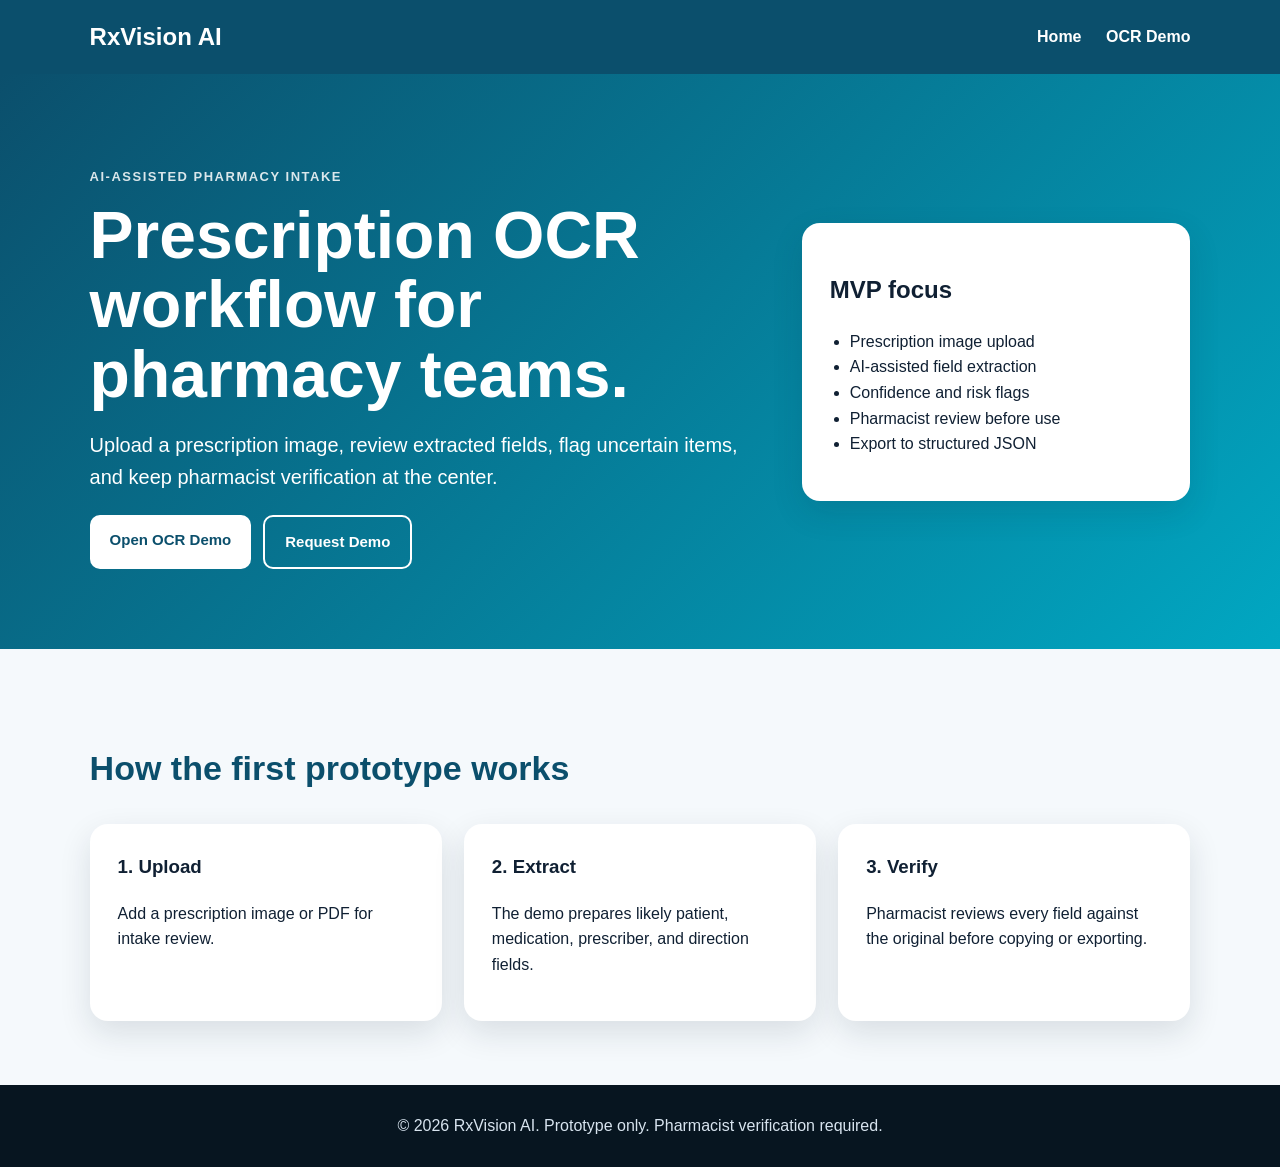
==== commit eb893a3e: "Add files via upload" ====
--- a/index.html
+++ b/index.html
@@ -3,371 +3,51 @@
 <head>
   <meta charset="UTF-8" />
   <meta name="viewport" content="width=device-width, initial-scale=1.0" />
-  <title>RxVision AI | AI-Assisted Prescription OCR Intake</title>
-  <meta name="description" content="RxVision AI helps pharmacies capture prescription details from images and faxes using OCR and AI-assisted structured extraction, with pharmacist verification at the center." />
-  <style>
-    * { box-sizing: border-box; }
-    body {
-      margin: 0;
-      font-family: Arial, Helvetica, sans-serif;
-      color: #102033;
-      background: #f6f9fc;
-      line-height: 1.6;
-    }
-    header {
-      background: linear-gradient(135deg, #0b4f6c, #01a7c2);
-      color: white;
-      padding: 28px 7%;
-    }
-    nav {
-      display: flex;
-      justify-content: space-between;
-      align-items: center;
-      gap: 20px;
-      flex-wrap: wrap;
-    }
-    .logo {
-      font-size: 26px;
-      font-weight: 800;
-      letter-spacing: -0.5px;
-    }
-    .nav-links a {
-      color: white;
-      text-decoration: none;
-      margin-left: 18px;
-      font-weight: 600;
-      font-size: 15px;
-    }
-    .hero {
-      padding: 72px 0 46px;
-      max-width: 1080px;
-    }
-    .hero h1 {
-      font-size: clamp(36px, 6vw, 64px);
-      line-height: 1.05;
-      margin: 0 0 22px;
-      max-width: 850px;
-    }
-    .hero p {
-      font-size: 20px;
-      max-width: 760px;
-      margin-bottom: 30px;
-    }
-    .buttons a {
-      display: inline-block;
-      background: white;
-      color: #0b4f6c;
-      padding: 14px 22px;
-      margin: 8px 10px 8px 0;
-      border-radius: 9px;
-      text-decoration: none;
-      font-weight: 800;
-    }
-    .buttons a.secondary {
-      background: transparent;
-      color: white;
-      border: 2px solid white;
-    }
-    section {
-      padding: 62px 7%;
-    }
-    .container {
-      max-width: 1120px;
-      margin: auto;
-    }
-    h2 {
-      font-size: 34px;
-      margin: 0 0 16px;
-      color: #0b4f6c;
-    }
-    .lead {
-      font-size: 18px;
-      max-width: 820px;
-      color: #425466;
-    }
-    .grid {
-      display: grid;
-      grid-template-columns: repeat(3, 1fr);
-      gap: 22px;
-      margin-top: 30px;
-    }
-    .card {
-      background: white;
-      border-radius: 16px;
-      padding: 26px;
-      box-shadow: 0 10px 30px rgba(16,32,51,0.08);
-      border: 1px solid #e9eef5;
-    }
-    .card h3 {
-      margin-top: 0;
-      color: #123;
-      font-size: 21px;
-    }
-    .workflow {
-      counter-reset: step;
-    }
-    .step {
-      position: relative;
-      padding-left: 62px;
-      margin: 24px 0;
-    }
-    .step:before {
-      counter-increment: step;
-      content: counter(step);
-      position: absolute;
-      left: 0;
-      top: 0;
-      width: 42px;
-      height: 42px;
-      border-radius: 50%;
-      background: #01a7c2;
-      color: white;
-      display: grid;
-      place-items: center;
-      font-weight: 800;
-    }
-    .split {
-      display: grid;
-      grid-template-columns: 1fr 1fr;
-      gap: 28px;
-      align-items: start;
-    }
-    .tag {
-      display: inline-block;
-      background: #e6f8fb;
-      color: #0b4f6c;
-      padding: 7px 11px;
-      border-radius: 999px;
-      font-weight: 700;
-      margin: 5px 5px 5px 0;
-      font-size: 14px;
-    }
-    .warning {
-      background: #fff8e6;
-      border-left: 6px solid #f0b429;
-      padding: 22px;
-      border-radius: 12px;
-      margin-top: 24px;
-    }
-    .pricing {
-      background: #102033;
-      color: white;
-    }
-    .pricing h2 { color: white; }
-    .pricing .card { color: #102033; }
-    form {
-      background: white;
-      padding: 28px;
-      border-radius: 16px;
-      box-shadow: 0 10px 30px rgba(16,32,51,0.08);
-    }
-    input, textarea {
-      width: 100%;
-      padding: 14px;
-      border: 1px solid #cfd8e3;
-      border-radius: 9px;
-      margin-bottom: 14px;
-      font-size: 16px;
-    }
-    button {
-      background: #0b4f6c;
-      color: white;
-      padding: 14px 22px;
-      border: none;
-      border-radius: 9px;
-      font-weight: 800;
-      cursor: pointer;
-      font-size: 16px;
-    }
-    footer {
-      padding: 30px 7%;
-      background: #071520;
-      color: #d8e4ef;
-      text-align: center;
-      font-size: 14px;
-    }
-    @media (max-width: 850px) {
-      .grid, .split { grid-template-columns: 1fr; }
-      .nav-links a { display: inline-block; margin: 8px 10px 0 0; }
-      section { padding: 46px 6%; }
-    }
-  </style>
+  <title>RxVision AI MVP | Prescription OCR Demo</title>
+  <meta name="description" content="RxVision AI MVP demo for AI-assisted prescription OCR intake with pharmacist verification." />
+  <link rel="stylesheet" href="styles.css" />
 </head>
 <body>
-  <header>
+  <header class="topbar">
+    <div class="brand">RxVision AI</div>
     <nav>
-      <div class="logo">RxVision AI</div>
-      <div class="nav-links">
-        <a href="#features">Features</a>
-        <a href="#workflow">Workflow</a>
-        <a href="#safety">Safety</a>
-        <a href="#pricing">Pricing</a>
-        <a href="#contact">Contact</a>
-      </div>
+      <a href="index.html">Home</a>
+      <a href="mvp.html">OCR Demo</a>
     </nav>
-
-    <div class="hero">
-      <h1>AI-assisted prescription OCR intake for modern pharmacies.</h1>
-      <p>Capture prescription details from images, scans, and faxes into structured fields — while keeping pharmacist verification at the center of every workflow.</p>
-      <div class="buttons">
-        <a href="#contact">Request Demo</a>
-        <a href="#workflow" class="secondary">See Workflow</a>
-      </div>
-    </div>
   </header>
 
-  <section>
-    <div class="container split">
-      <div>
-        <h2>Reduce manual typing. Improve intake consistency.</h2>
-        <p class="lead">RxVision AI is designed to support pharmacy teams by reading prescription images and preparing a structured review screen. It does not replace pharmacist judgment or prescription authenticity checks.</p>
+  <main class="hero">
+    <section class="hero-content">
+      <p class="eyebrow">AI-assisted pharmacy intake</p>
+      <h1>Prescription OCR workflow for pharmacy teams.</h1>
+      <p class="subtitle">Upload a prescription image, review extracted fields, flag uncertain items, and keep pharmacist verification at the center.</p>
+      <div class="actions">
+        <a class="btn primary" href="mvp.html">Open OCR Demo</a>
+        <a class="btn secondary" href="mailto:info@rxvisionai.ca">Request Demo</a>
       </div>
-      <div class="card">
-        <h3>Extracted prescription fields</h3>
-        <span class="tag">Patient Name</span>
-        <span class="tag">DOB</span>
-        <span class="tag">Drug</span>
-        <span class="tag">Strength</span>
-        <span class="tag">Directions</span>
-        <span class="tag">Quantity</span>
-        <span class="tag">Refills</span>
-        <span class="tag">Prescriber</span>
-        <span class="tag">Date</span>
-      </div>
+    </section>
+
+    <section class="panel">
+      <h2>MVP focus</h2>
+      <ul>
+        <li>Prescription image upload</li>
+        <li>AI-assisted field extraction</li>
+        <li>Confidence and risk flags</li>
+        <li>Pharmacist review before use</li>
+        <li>Export to structured JSON</li>
+      </ul>
+    </section>
+  </main>
+
+  <section class="section">
+    <h2>How the first prototype works</h2>
+    <div class="cards">
+      <article class="card"><h3>1. Upload</h3><p>Add a prescription image or PDF for intake review.</p></article>
+      <article class="card"><h3>2. Extract</h3><p>The demo prepares likely patient, medication, prescriber, and direction fields.</p></article>
+      <article class="card"><h3>3. Verify</h3><p>Pharmacist reviews every field against the original before copying or exporting.</p></article>
     </div>
   </section>
 
-  <section id="features">
-    <div class="container">
-      <h2>Core features</h2>
-      <p class="lead">Built for a practical MVP that can be tested safely inside a pharmacy workflow.</p>
-      <div class="grid">
-        <div class="card">
-          <h3>Prescription OCR</h3>
-          <p>Upload a prescription image, fax, or scan and convert visible text into editable structured prescription fields.</p>
-        </div>
-        <div class="card">
-          <h3>AI field extraction</h3>
-          <p>Identify likely drug name, strength, sig, quantity, refills, prescriber, and patient details in a clean review layout.</p>
-        </div>
-        <div class="card">
-          <h3>Confidence scoring</h3>
-          <p>Show low-confidence sections so pharmacy staff can quickly focus on handwriting, missing details, or unclear directions.</p>
-        </div>
-        <div class="card">
-          <h3>Pharmacist verification</h3>
-          <p>Require human review before anything is saved, exported, copied, or entered into a pharmacy management system.</p>
-        </div>
-        <div class="card">
-          <h3>Risk flags</h3>
-          <p>Flag missing prescriber information, ambiguous strengths, controlled-drug review needs, and look-alike/sound-alike concerns.</p>
-        </div>
-        <div class="card">
-          <h3>Audit trail</h3>
-          <p>Track who uploaded, reviewed, edited, approved, exported, or deleted prescription intake records.</p>
-        </div>
-      </div>
-    </div>
-  </section>
-
-  <section id="workflow">
-    <div class="container">
-      <h2>How it works</h2>
-      <div class="workflow">
-        <div class="step">
-          <h3>Upload prescription</h3>
-          <p>Staff upload a scanned prescription, fax image, phone image, or PDF.</p>
-        </div>
-        <div class="step">
-          <h3>OCR reads the document</h3>
-          <p>The system extracts visible text and separates it into possible prescription fields.</p>
-        </div>
-        <div class="step">
-          <h3>AI structures the data</h3>
-          <p>The extracted text is converted into a pharmacist-friendly review screen.</p>
-        </div>
-        <div class="step">
-          <h3>Unclear items are flagged</h3>
-          <p>Low-confidence handwriting, missing details, and unusual combinations are highlighted.</p>
-        </div>
-        <div class="step">
-          <h3>Pharmacist verifies</h3>
-          <p>The pharmacist or authorized pharmacy team member reviews against the original image before use.</p>
-        </div>
-        <div class="step">
-          <h3>Export or copy forward</h3>
-          <p>Verified data can be copied or exported to support prescription entry workflows.</p>
-        </div>
-      </div>
-    </div>
-  </section>
-
-  <section id="safety">
-    <div class="container split">
-      <div>
-        <h2>Designed with pharmacy safety in mind</h2>
-        <p class="lead">RxVision AI should be positioned as an intake support tool, not an autonomous prescribing, dispensing, or clinical decision-making tool.</p>
-        <div class="warning">
-          <strong>Important:</strong> This website is a concept/MVP template. Real deployment must follow applicable privacy, pharmacy, software, and healthcare regulations.
-        </div>
-      </div>
-      <div class="card">
-        <h3>Safety guardrails</h3>
-        <p>✓ Human verification required</p>
-        <p>✓ Original prescription always visible</p>
-        <p>✓ No automatic dispensing approval</p>
-        <p>✓ Encrypted storage and transmission</p>
-        <p>✓ Role-based access</p>
-        <p>✓ Audit logs for every action</p>
-        <p>✓ Data retention and deletion policy</p>
-      </div>
-    </div>
-  </section>
-
-  <section id="pricing" class="pricing">
-    <div class="container">
-      <h2>Example pricing model</h2>
-      <p class="lead">You can adjust this after testing with real pharmacies.</p>
-      <div class="grid">
-        <div class="card">
-          <h3>Starter</h3>
-          <p><strong>$99/month</strong></p>
-          <p>For small independent pharmacies testing AI-assisted prescription intake.</p>
-        </div>
-        <div class="card">
-          <h3>Professional</h3>
-          <p><strong>$249/month</strong></p>
-          <p>For higher-volume pharmacies needing team access, audit logs, and export workflows.</p>
-        </div>
-        <div class="card">
-          <h3>Enterprise</h3>
-          <p><strong>Custom</strong></p>
-          <p>For groups needing integrations, custom privacy review, onboarding, and support.</p>
-        </div>
-      </div>
-    </div>
-  </section>
-
-  <section id="contact">
-    <div class="container split">
-      <div>
-        <h2>Request a demo</h2>
-        <p class="lead">Use this section to collect early pharmacy interest before building the full app.</p>
-        <p><strong>Suggested domain names:</strong></p>
-        <p>rxvisionai.ca, rxvisionai.com, rxintakeai.ca, pharmocr.ca, scriptvisionai.com</p>
-      </div>
-      <form>
-        <input type="text" placeholder="Your name" />
-        <input type="email" placeholder="Email address" />
-        <input type="text" placeholder="Pharmacy / organization" />
-        <textarea rows="5" placeholder="Tell us about your prescription intake workflow"></textarea>
-        <button type="button">Submit Request</button>
-      </form>
-    </div>
-  </section>
-
-  <footer>
-    © 2026 RxVision AI. AI-assisted prescription intake concept. Pharmacist verification required.
-  </footer>
+  <footer>© 2026 RxVision AI. Prototype only. Pharmacist verification required.</footer>
 </body>
-</html>+</html>
--- a/styles.css
+++ b/styles.css
@@ -0,0 +1,41 @@
+* { box-sizing: border-box; }
+body { margin: 0; font-family: Arial, Helvetica, sans-serif; background: #f5f9fc; color: #102033; line-height: 1.6; }
+a { color: inherit; }
+.topbar { display: flex; justify-content: space-between; align-items: center; padding: 18px 7%; background: #0b4f6c; color: white; }
+.brand { font-size: 24px; font-weight: 800; }
+nav a { margin-left: 20px; text-decoration: none; font-weight: 700; }
+.hero { display: grid; grid-template-columns: 1.4fr 0.8fr; gap: 32px; padding: 80px 7%; align-items: center; background: linear-gradient(135deg, #0b4f6c, #01a7c2); color: white; }
+.hero h1 { font-size: clamp(38px, 6vw, 66px); line-height: 1.05; margin: 0 0 18px; }
+.subtitle { font-size: 20px; max-width: 760px; }
+.eyebrow { text-transform: uppercase; font-size: 13px; font-weight: 800; letter-spacing: 1.5px; opacity: 0.85; }
+.btn { display: inline-block; border: 0; border-radius: 10px; padding: 13px 20px; font-weight: 800; text-decoration: none; cursor: pointer; font-size: 15px; }
+.primary { background: #0b4f6c; color: white; }
+.hero .primary { background: white; color: #0b4f6c; }
+.secondary { background: transparent; border: 2px solid currentColor; color: #0b4f6c; }
+.hero .secondary { color: white; }
+.actions { display: flex; gap: 12px; flex-wrap: wrap; margin-top: 22px; }
+.panel, .card, .upload-panel, .review-panel { background: white; color: #102033; border-radius: 18px; padding: 28px; box-shadow: 0 12px 32px rgba(16,32,51,0.12); }
+.panel ul { padding-left: 20px; }
+.section { padding: 64px 7%; }
+.section h2 { color: #0b4f6c; font-size: 34px; }
+.cards { display: grid; grid-template-columns: repeat(3, 1fr); gap: 22px; }
+.card h3 { margin-top: 0; }
+.app-layout { display: grid; grid-template-columns: 0.85fr 1.15fr; gap: 28px; padding: 42px 7%; align-items: start; }
+.upload-box { display: grid; place-items: center; text-align: center; border: 2px dashed #8bb8c8; border-radius: 18px; padding: 34px 20px; cursor: pointer; background: #f7fcff; margin: 24px 0; }
+.upload-box input { display: none; }
+.upload-box span { font-weight: 800; font-size: 18px; }
+.upload-box small { color: #516172; }
+.preview { min-height: 230px; border-radius: 14px; background: #eef5f8; display: grid; place-items: center; overflow: hidden; color: #516172; padding: 12px; }
+.preview img { max-width: 100%; max-height: 360px; border-radius: 10px; }
+.full { width: 100%; margin-top: 18px; }
+.review-header { display: flex; justify-content: space-between; gap: 20px; align-items: start; }
+.status { background: #fff0bf; color: #7b5500; padding: 7px 12px; border-radius: 999px; font-weight: 800; }
+.field-grid { display: grid; grid-template-columns: repeat(2, 1fr); gap: 16px; }
+label { font-weight: 800; }
+input, textarea { width: 100%; margin-top: 6px; padding: 12px; border: 1px solid #cbd7e1; border-radius: 10px; font: inherit; font-weight: 400; }
+textarea { min-height: 92px; }
+.wide { grid-column: 1 / -1; }
+.flags { background: #fff8e6; border-left: 6px solid #f0b429; border-radius: 12px; padding: 18px; margin: 22px 0; }
+.json-output { background: #071520; color: #d8f7ff; padding: 18px; border-radius: 12px; overflow-x: auto; display: none; }
+footer { text-align: center; padding: 28px 7%; background: #071520; color: #d8e4ef; }
+@media (max-width: 900px) { .hero, .app-layout, .cards, .field-grid { grid-template-columns: 1fr; } .topbar { flex-wrap: wrap; gap: 12px; } nav a { margin: 0 14px 0 0; } }
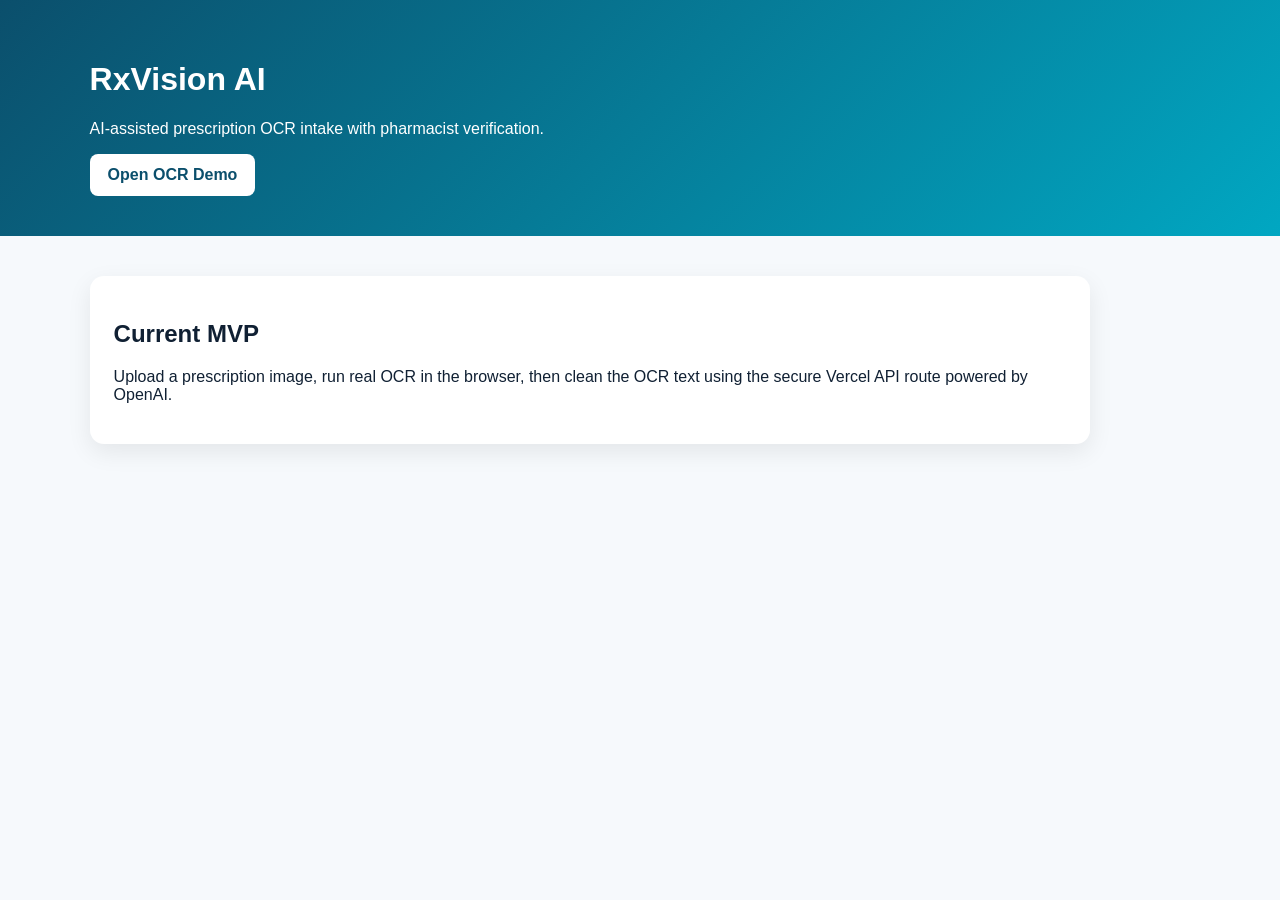
==== commit 0056560e: "Add files via upload" ====
--- a/index.html
+++ b/index.html
@@ -1,53 +1,2 @@
 <!DOCTYPE html>
-<html lang="en">
-<head>
-  <meta charset="UTF-8" />
-  <meta name="viewport" content="width=device-width, initial-scale=1.0" />
-  <title>RxVision AI MVP | Prescription OCR Demo</title>
-  <meta name="description" content="RxVision AI MVP demo for AI-assisted prescription OCR intake with pharmacist verification." />
-  <link rel="stylesheet" href="styles.css" />
-</head>
-<body>
-  <header class="topbar">
-    <div class="brand">RxVision AI</div>
-    <nav>
-      <a href="index.html">Home</a>
-      <a href="mvp.html">OCR Demo</a>
-    </nav>
-  </header>
-
-  <main class="hero">
-    <section class="hero-content">
-      <p class="eyebrow">AI-assisted pharmacy intake</p>
-      <h1>Prescription OCR workflow for pharmacy teams.</h1>
-      <p class="subtitle">Upload a prescription image, review extracted fields, flag uncertain items, and keep pharmacist verification at the center.</p>
-      <div class="actions">
-        <a class="btn primary" href="mvp.html">Open OCR Demo</a>
-        <a class="btn secondary" href="mailto:info@rxvisionai.ca">Request Demo</a>
-      </div>
-    </section>
-
-    <section class="panel">
-      <h2>MVP focus</h2>
-      <ul>
-        <li>Prescription image upload</li>
-        <li>AI-assisted field extraction</li>
-        <li>Confidence and risk flags</li>
-        <li>Pharmacist review before use</li>
-        <li>Export to structured JSON</li>
-      </ul>
-    </section>
-  </main>
-
-  <section class="section">
-    <h2>How the first prototype works</h2>
-    <div class="cards">
-      <article class="card"><h3>1. Upload</h3><p>Add a prescription image or PDF for intake review.</p></article>
-      <article class="card"><h3>2. Extract</h3><p>The demo prepares likely patient, medication, prescriber, and direction fields.</p></article>
-      <article class="card"><h3>3. Verify</h3><p>Pharmacist reviews every field against the original before copying or exporting.</p></article>
-    </div>
-  </section>
-
-  <footer>© 2026 RxVision AI. Prototype only. Pharmacist verification required.</footer>
-</body>
-</html>
+<html lang="en"><head><meta charset="UTF-8"><meta name="viewport" content="width=device-width,initial-scale=1.0"><title>RxVision AI</title><style>body{font-family:Arial;margin:0;background:#f6f9fc;color:#102033}header{background:linear-gradient(135deg,#0b4f6c,#01a7c2);color:#fff;padding:40px 7%}.btn{display:inline-block;background:white;color:#0b4f6c;padding:12px 18px;border-radius:8px;text-decoration:none;font-weight:700}section{padding:40px 7%;max-width:1000px}.card{background:white;border-radius:14px;padding:24px;box-shadow:0 8px 24px rgba(0,0,0,.08)}</style></head><body><header><h1>RxVision AI</h1><p>AI-assisted prescription OCR intake with pharmacist verification.</p><a class="btn" href="/mvp.html">Open OCR Demo</a></header><section><div class="card"><h2>Current MVP</h2><p>Upload a prescription image, run real OCR in the browser, then clean the OCR text using the secure Vercel API route powered by OpenAI.</p></div></section></body></html>
